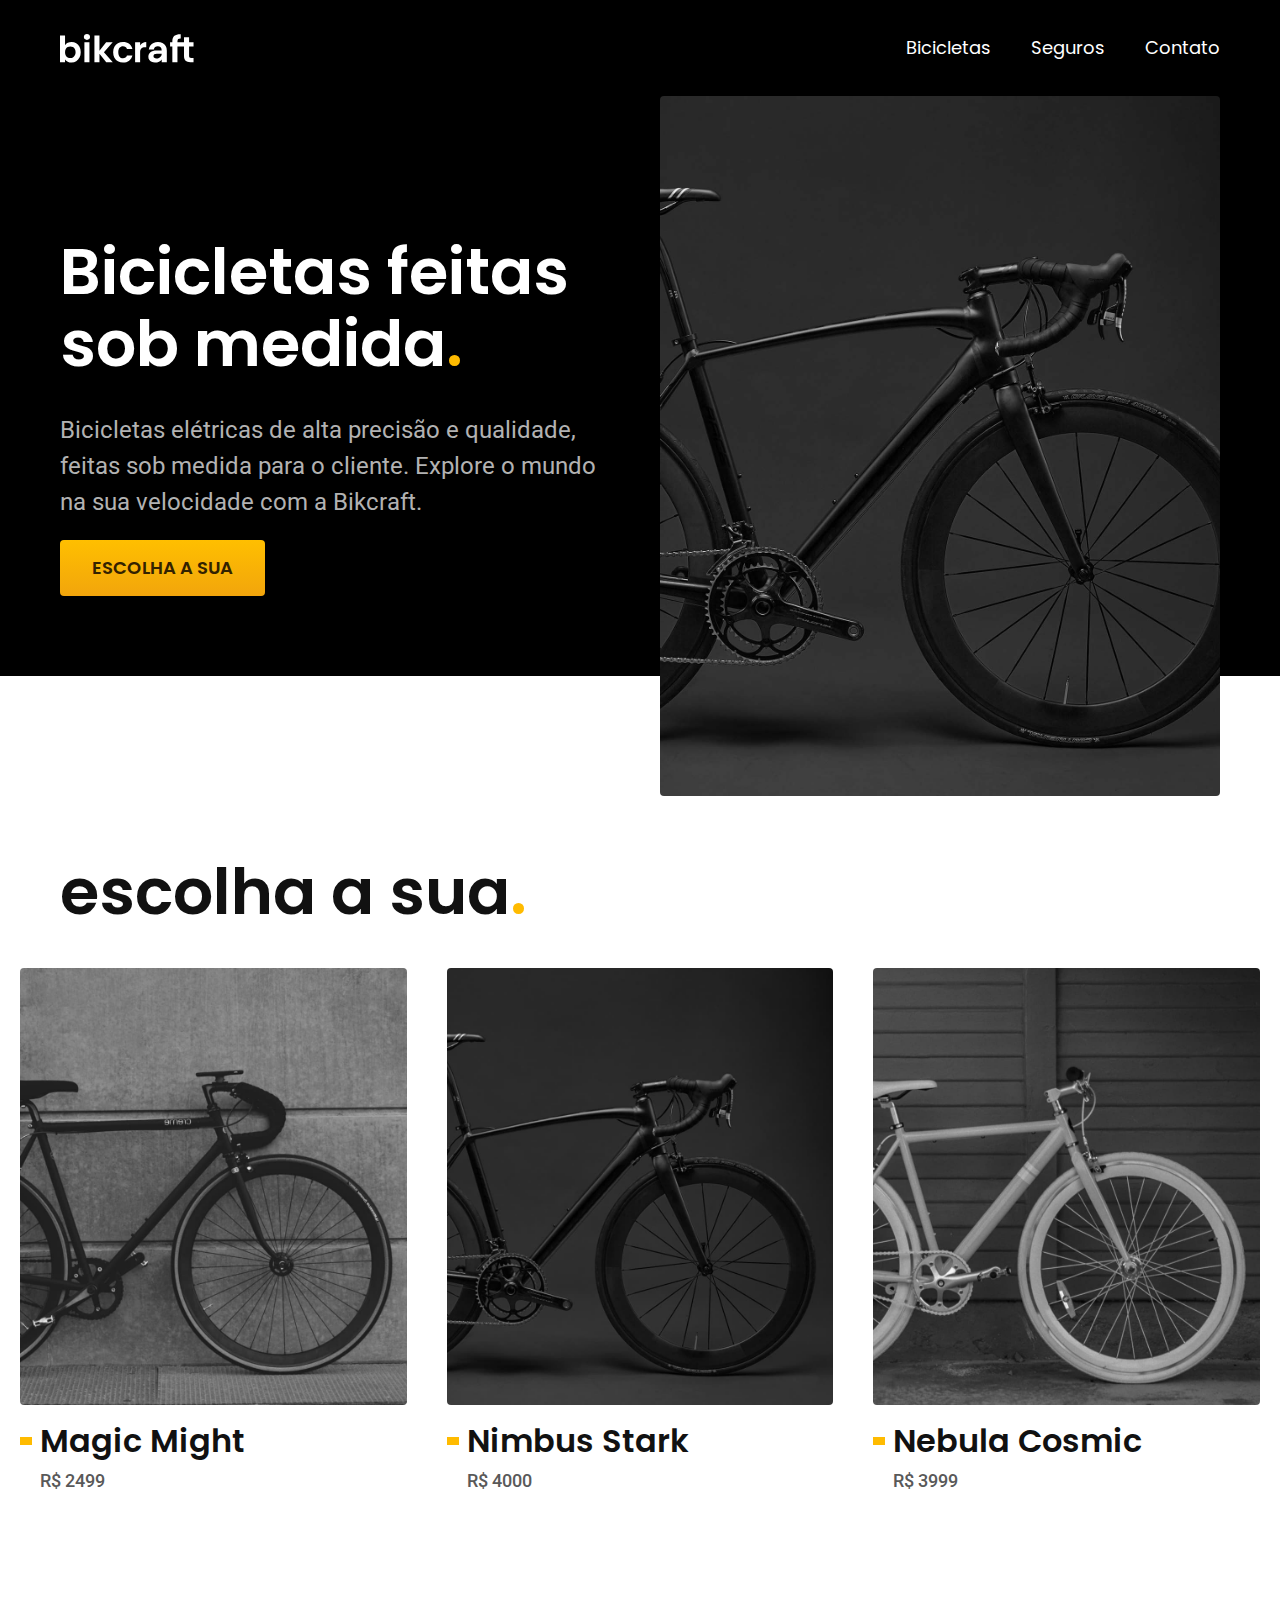
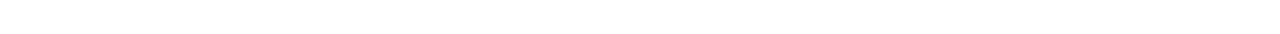
==== index.html @ 3ac1a464 "Arrumando tipografia responsiva do botão" ====
<!DOCTYPE html>

<html lang="pt-br">

<head>
  <meta charset="UTF-8">
  <meta name="viewport" content="width=device-width, initial-scale=1.0">
  <title>Bikcraft - Bicicletas Elétricas</title>
  <meta name="description" content="Bicicletas elétricas de alta precisão e qualidade,  feitas sob medida para o cliente. Explore o mundo na sua velocidade com a Bikcraft.">
  <link rel="stylesheet" href="./css/style.css">

  <link rel="preconnect" href="https://fonts.googleapis.com">
  <link rel="preconnect" href="https://fonts.gstatic.com" crossorigin>
  <link href="https://fonts.googleapis.com/css2?family=Poppins:wght@400;600&family=Roboto:wght@400;500&display=swap" rel="stylesheet">
</head>

<body>
  <!-- NAVEGAÇÃO -->
  <header class="header-bg">
    <div class="header container">
      <a href="./">
        <img src="./img/bikcraft.svg" alt="Bikcraft">
      </a>
      <nav aria-label="primaria">
        <ul class="header-menu font-1-m cor-0">
          <li><a href="./bicicletas.html">Bicicletas</a></li>
          <li><a href="./seguros.html">Seguros</a></li>
          <li><a href="./contato.html">Contato</a></li>
        </ul>
      </nav>
    </div>
  </header>

  <!-- INTRODUÇÃO -->
  <main class="introducao-bg">
    <div class="introducao container">
      <div class="introducao-conteudo">
        <h1 class="font-1-xxl  cor-0">Bicicletas feitas
          sob medida<span class="cor-p1">.</span></h1>
        <p class="font-2-l cor-5">Bicicletas elétricas de alta precisão e qualidade, feitas sob medida para o cliente. Explore o mundo na sua velocidade com a Bikcraft.</p>
        <a href="./bicicletas.html" class="botao">Escolha a sua</a>
      </div>
      <div>
        <img src="./img/fotos/introducao.jpg" alt="Bicicleta elétrica preta." srcset="">
      </div>
    </div>
  </main>

  <article class="bicicletas-lista">
    <h2 class="font-1-xxl container">escolha a sua<span class="cor-p1">.</span></h2>
    <ul>
      <li>
        <a href="./bicicletas/magic.html">
          <img src="./img/bicicletas/magic-home.jpg" alt="Bicicleta preta" srcset="">
          <h3 class="font-1-xl">Magic Might</h3>
          <span class="font-2-m cor-8">R$ 2499 </span>
        </a>
      </li>
      <li>
        <a href="./bicicletas/nimbus.html">
          <img src="./img/bicicletas/nimbus-home.jpg" alt="Bicicleta preta" srcset="">
          <h3 class="font-1-xl">Nimbus Stark</h3>
          <span class="font-2-m cor-8">R$ 4000 </span>
        </a>
      </li>
      <li>
        <a href="./bicicletas/nebula.html">
          <img src="./img/bicicletas/nebula-home.jpg" alt="Bicicleta preta" srcset="">
          <h3 class="font-1-xl">Nebula Cosmic</h3>
          <span class="font-2-m cor-8">R$ 3999 </span>
        </a>
      </li>
    </ul>
  </article>
</body>

</html>
---- css/style.css ----
@import "./global.css";

/* UTILIDADES */
@import "./utilidades/tipografia.css";
@import "./utilidades/cores.css";
@import "./utilidades/componentes.css";

/* HEADER */
@import "./header.css";

/* HOME */
@import "./home/introducao.css";

/* BICICLETAS */
@import "./bicicletas/bicicletas-lista.css";
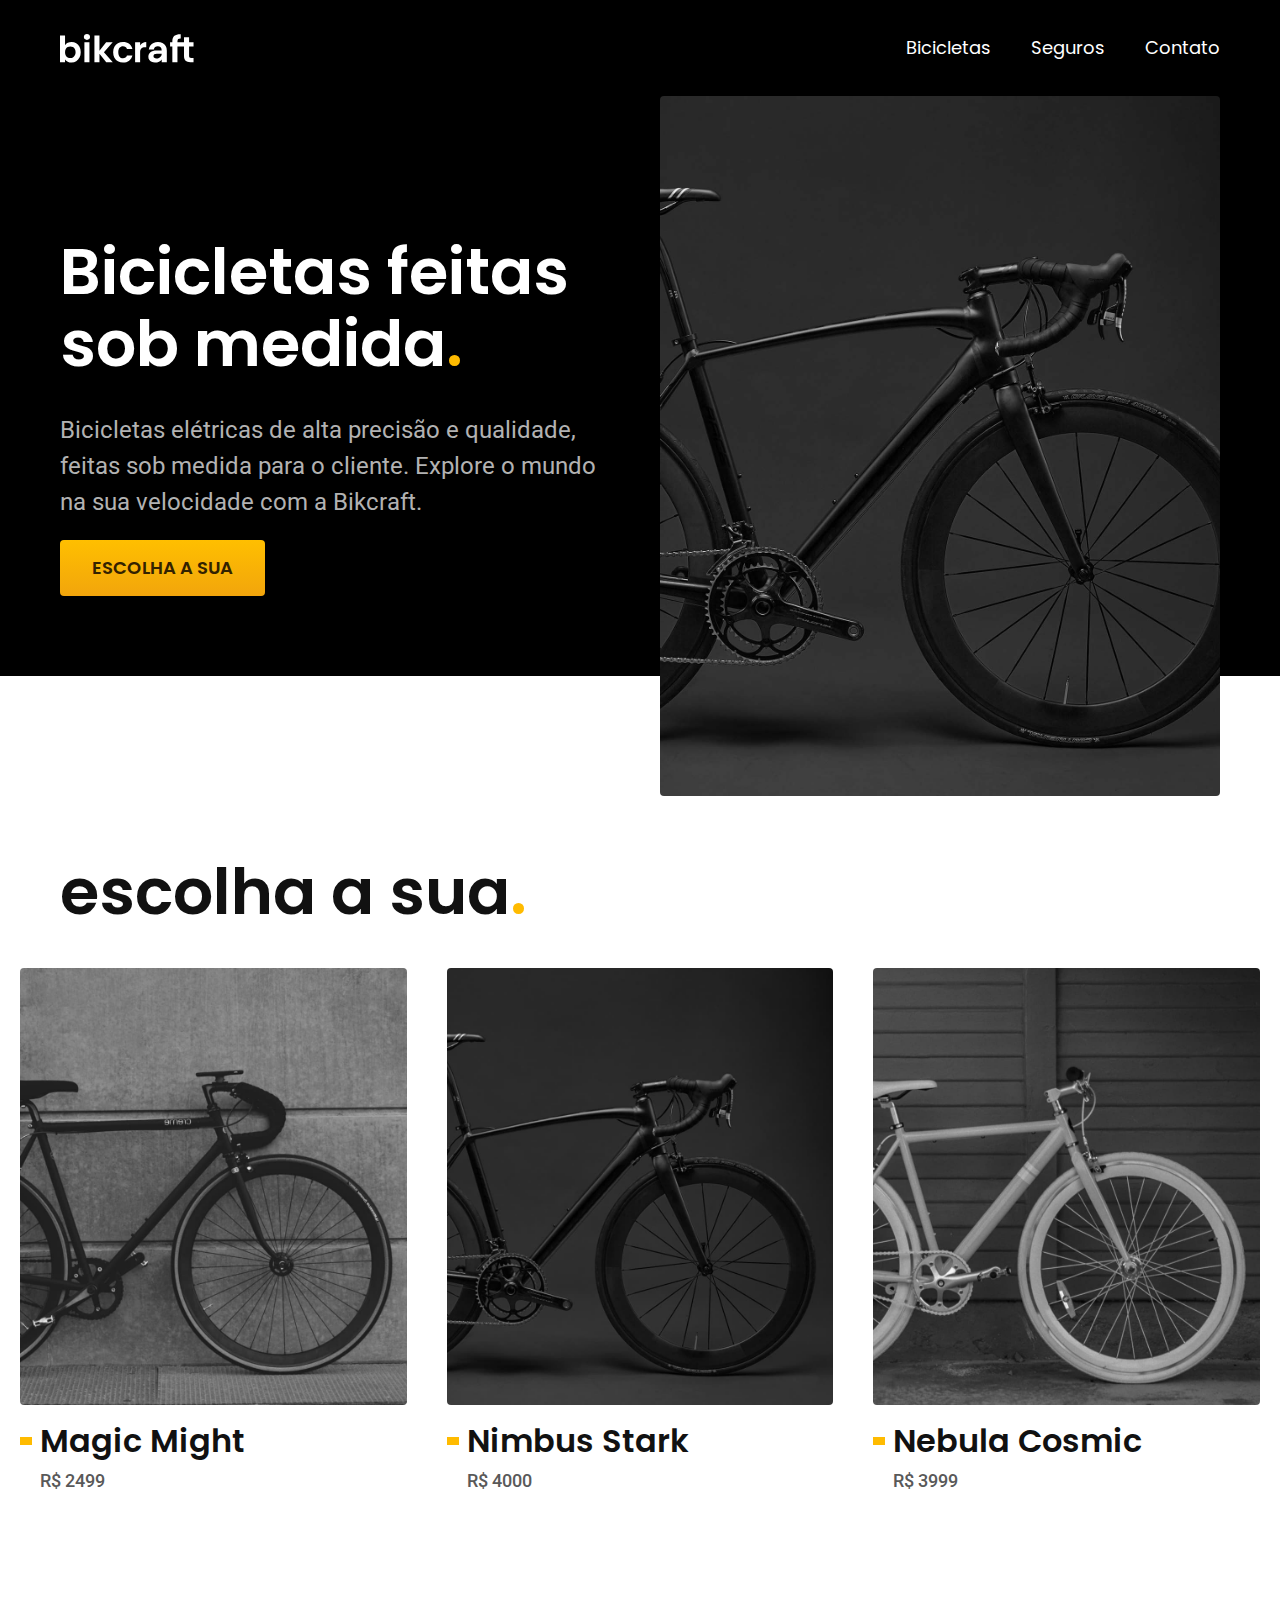
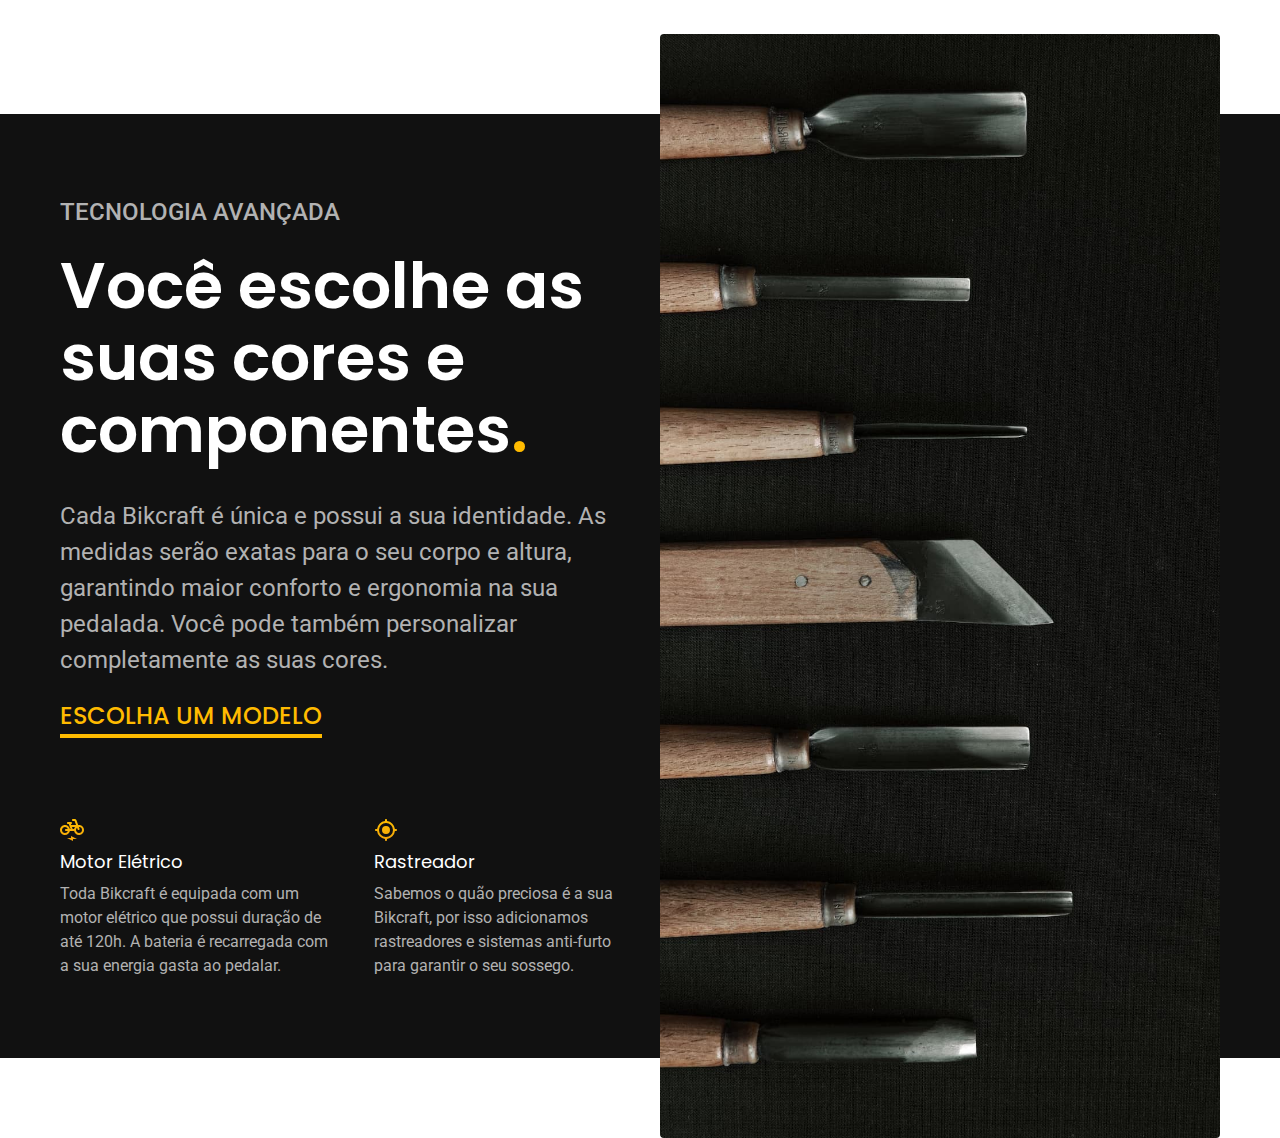
==== commit 69866ae0: "Tecnologia" ====
--- a/index.html
+++ b/index.html
@@ -46,6 +46,7 @@
     </div>
   </main>
 
+  <!-- BICICLETAS - LISTA -->
   <article class="bicicletas-lista">
     <h2 class="font-1-xxl container">escolha a sua<span class="cor-p1">.</span></h2>
     <ul>
@@ -72,6 +73,33 @@
       </li>
     </ul>
   </article>
+
+  <!-- TECNOLOGIAS -->
+  <article class="tecnologia-bg">
+    <div class="tecnologia container">
+      <div class="tecnologia-conteudo">
+        <span class="font-2-l-b cor-5">Tecnologia Avançada</span>
+        <h2 class="font-1-xxl cor-0">Você escolhe as suas cores e componentes<span class="cor-p1">.</span></h2>
+        <p class="font-2-l cor-5">Cada Bikcraft é única e possui a sua identidade. As medidas serão exatas para o seu corpo e altura, garantindo maior conforto e ergonomia na sua pedalada. Você pode também personalizar completamente as suas cores.</p>
+        <a class="link" href="./bicicletas.html">Escolha um modelo</a>
+        <div class="tecnologia-vantagens">
+          <div>
+            <img src="./img/icones/eletrica.svg" alt="">
+            <h3 class="font-1-m cor-0">Motor Elétrico</h3>
+            <p class="font-2-s cor-5">Toda Bikcraft é equipada com um motor elétrico que possui duração de até 120h. A bateria é recarregada com a sua energia gasta ao pedalar.</p>
+          </div>
+          <div>
+            <img src="./img/icones/rastreador.svg" alt="">
+            <h3 class="font-1-m cor-0">Rastreador</h3>
+            <p class="font-2-s cor-5">Sabemos o quão preciosa é a sua Bikcraft, por isso adicionamos rastreadores e sistemas anti-furto para garantir o seu sossego.</p>
+          </div>
+        </div>
+      </div>
+      <div class="tecnologia-imagem">
+        <img src="./img/fotos/tecnologia.jpg" alt="">
+      </div>
+    </div>
+  </article>
 </body>
 
 </html>--- a/css/style.css
+++ b/css/style.css
@@ -10,6 +10,7 @@
 
 /* HOME */
 @import "./home/introducao.css";
+@import "./home//tecnologia.css";
 
 /* BICICLETAS */
 @import "./bicicletas/bicicletas-lista.css";
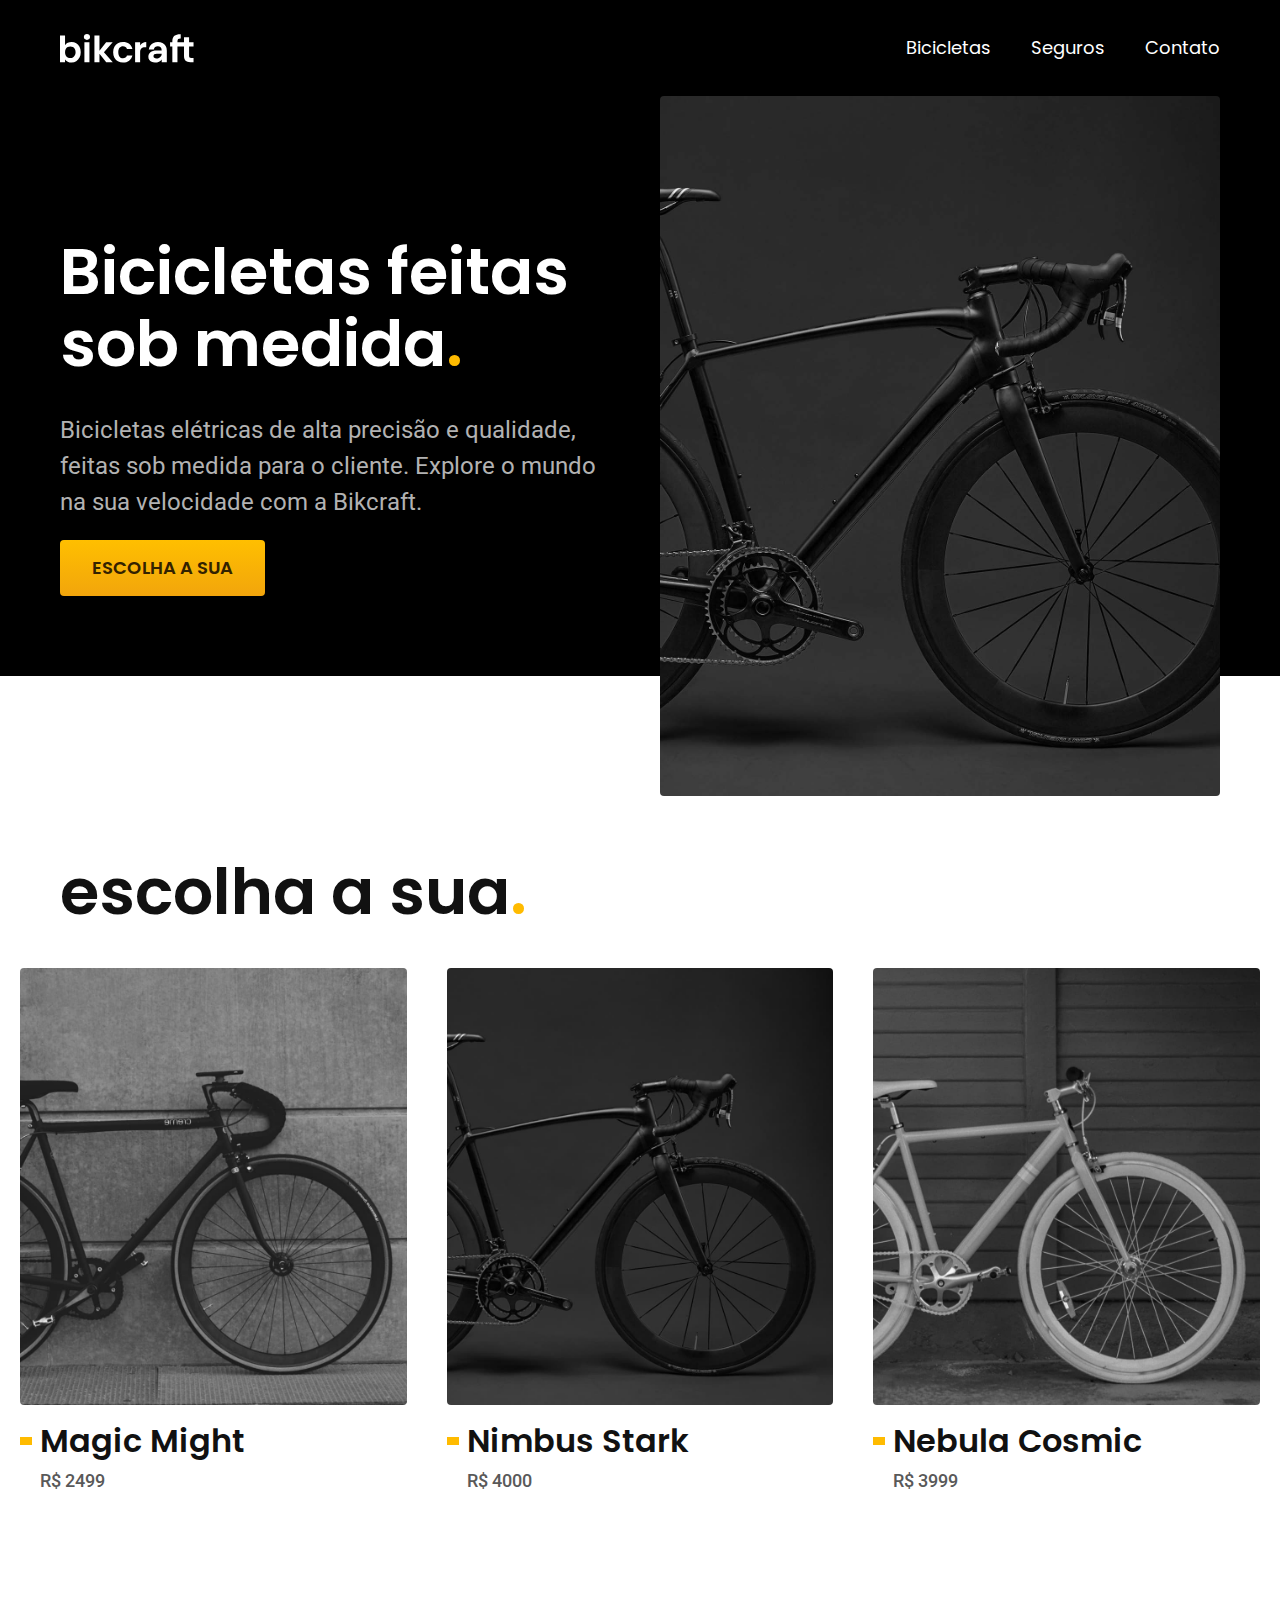
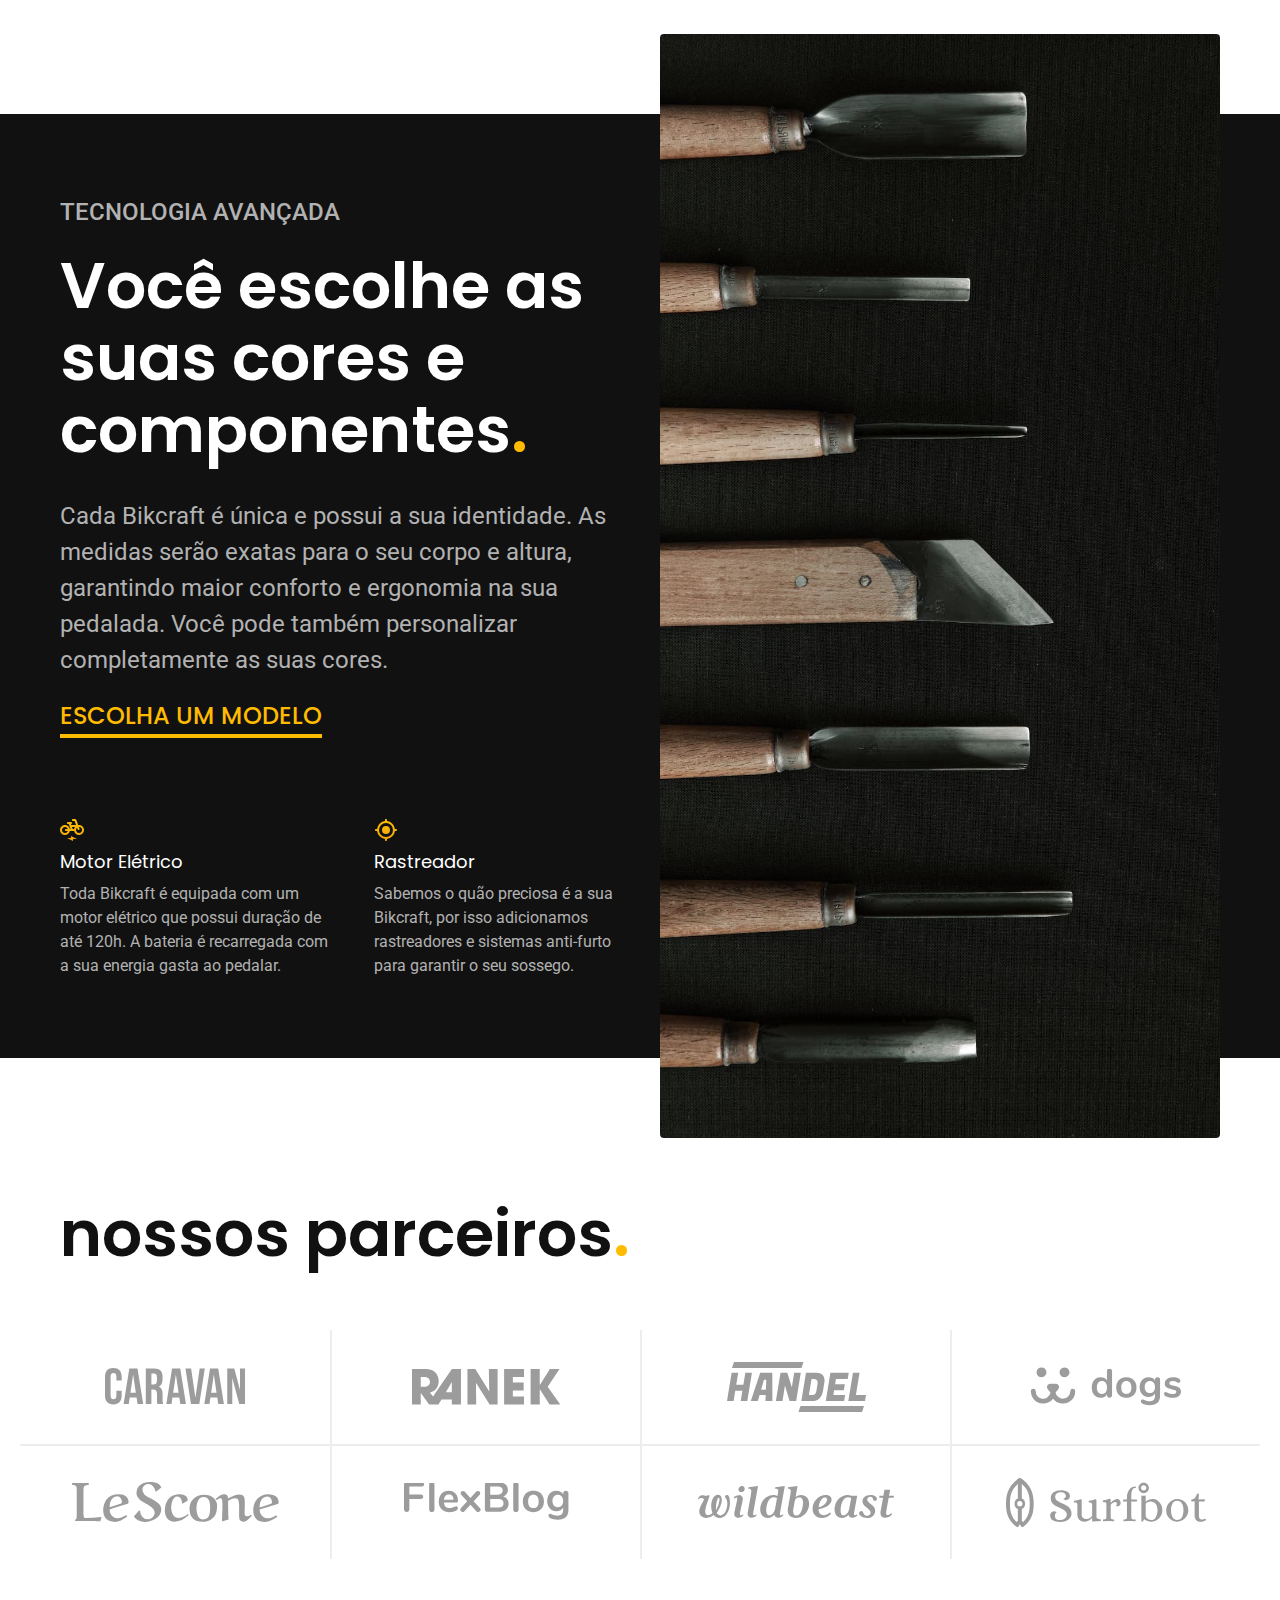
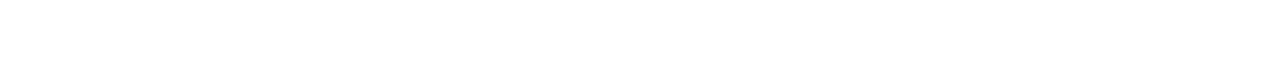
==== commit f50e83af: "Parceiros" ====
--- a/index.html
+++ b/index.html
@@ -100,6 +100,22 @@
       </div>
     </div>
   </article>
+
+  <!-- PARCEIROS -->
+  <section class="parceiros" aria-label="Nossos Parceiros">
+    <h2 class="font-1-xxl container">nossos parceiros<span class="cor-p1">.</span></h2>
+    <ul>
+      <li><img src="./img/parceiros/caravan.svg" alt="caravan" srcset=""></li>
+      <li><img src="./img/parceiros/ranek.svg" alt="ranek" srcset=""></li>
+      <li><img src="./img/parceiros/handel.svg" alt="handel" srcset=""></li>
+      <li><img src="./img/parceiros/dogs.svg" alt="dogs" srcset=""></li>
+      <li><img src="./img/parceiros/lescone.svg" alt="lescone" srcset=""></li>
+      <li><img src="./img/parceiros/flexblog.svg" alt="flexblog" srcset=""></li>
+      <li><img src="./img/parceiros/wildbeast.svg" alt="wildbeast" srcset=""></li>
+      <li><img src="./img/parceiros/surfbot.svg" alt="surfbot" srcset=""></li>
+
+    </ul>
+  </section>
 </body>
 
 </html>--- a/css/style.css
+++ b/css/style.css
@@ -10,7 +10,8 @@
 
 /* HOME */
 @import "./home/introducao.css";
-@import "./home//tecnologia.css";
+@import "./home/tecnologia.css";
+@import "./home/parceiros.css";
 
 /* BICICLETAS */
 @import "./bicicletas/bicicletas-lista.css";
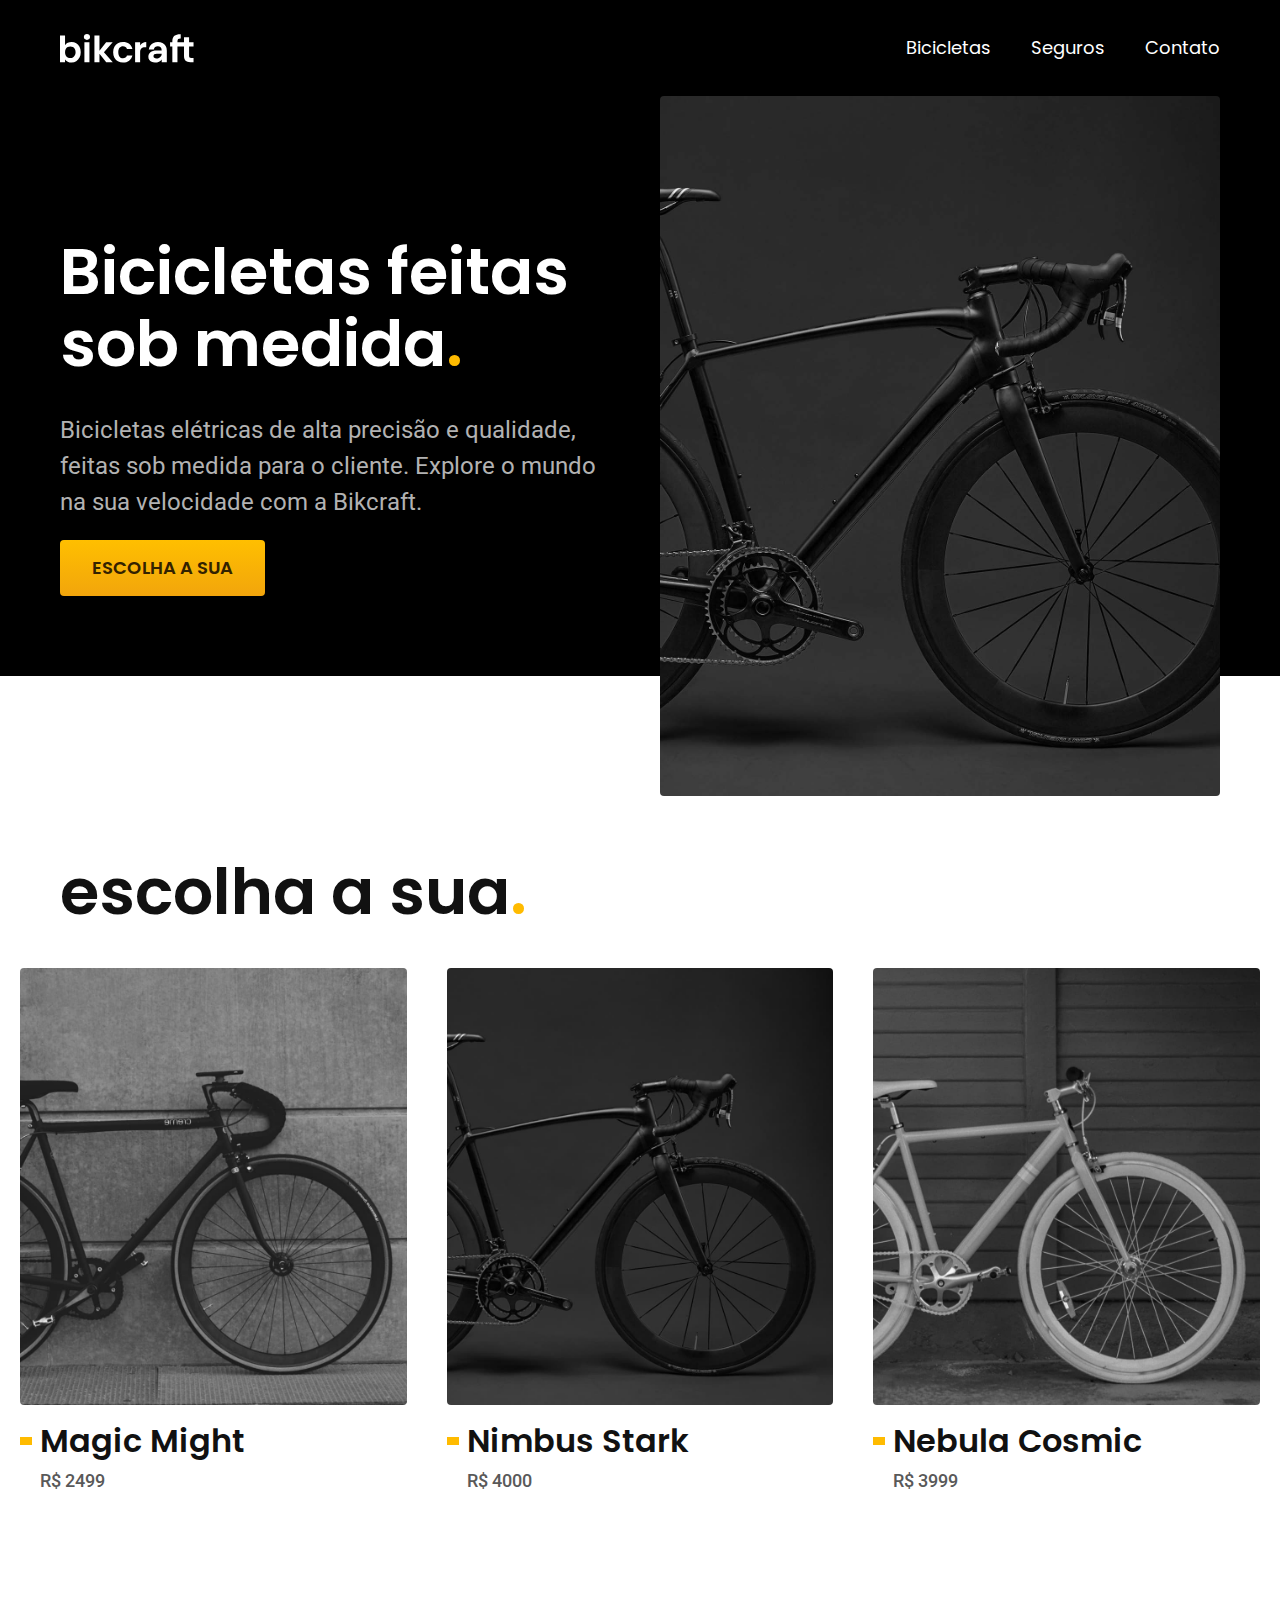
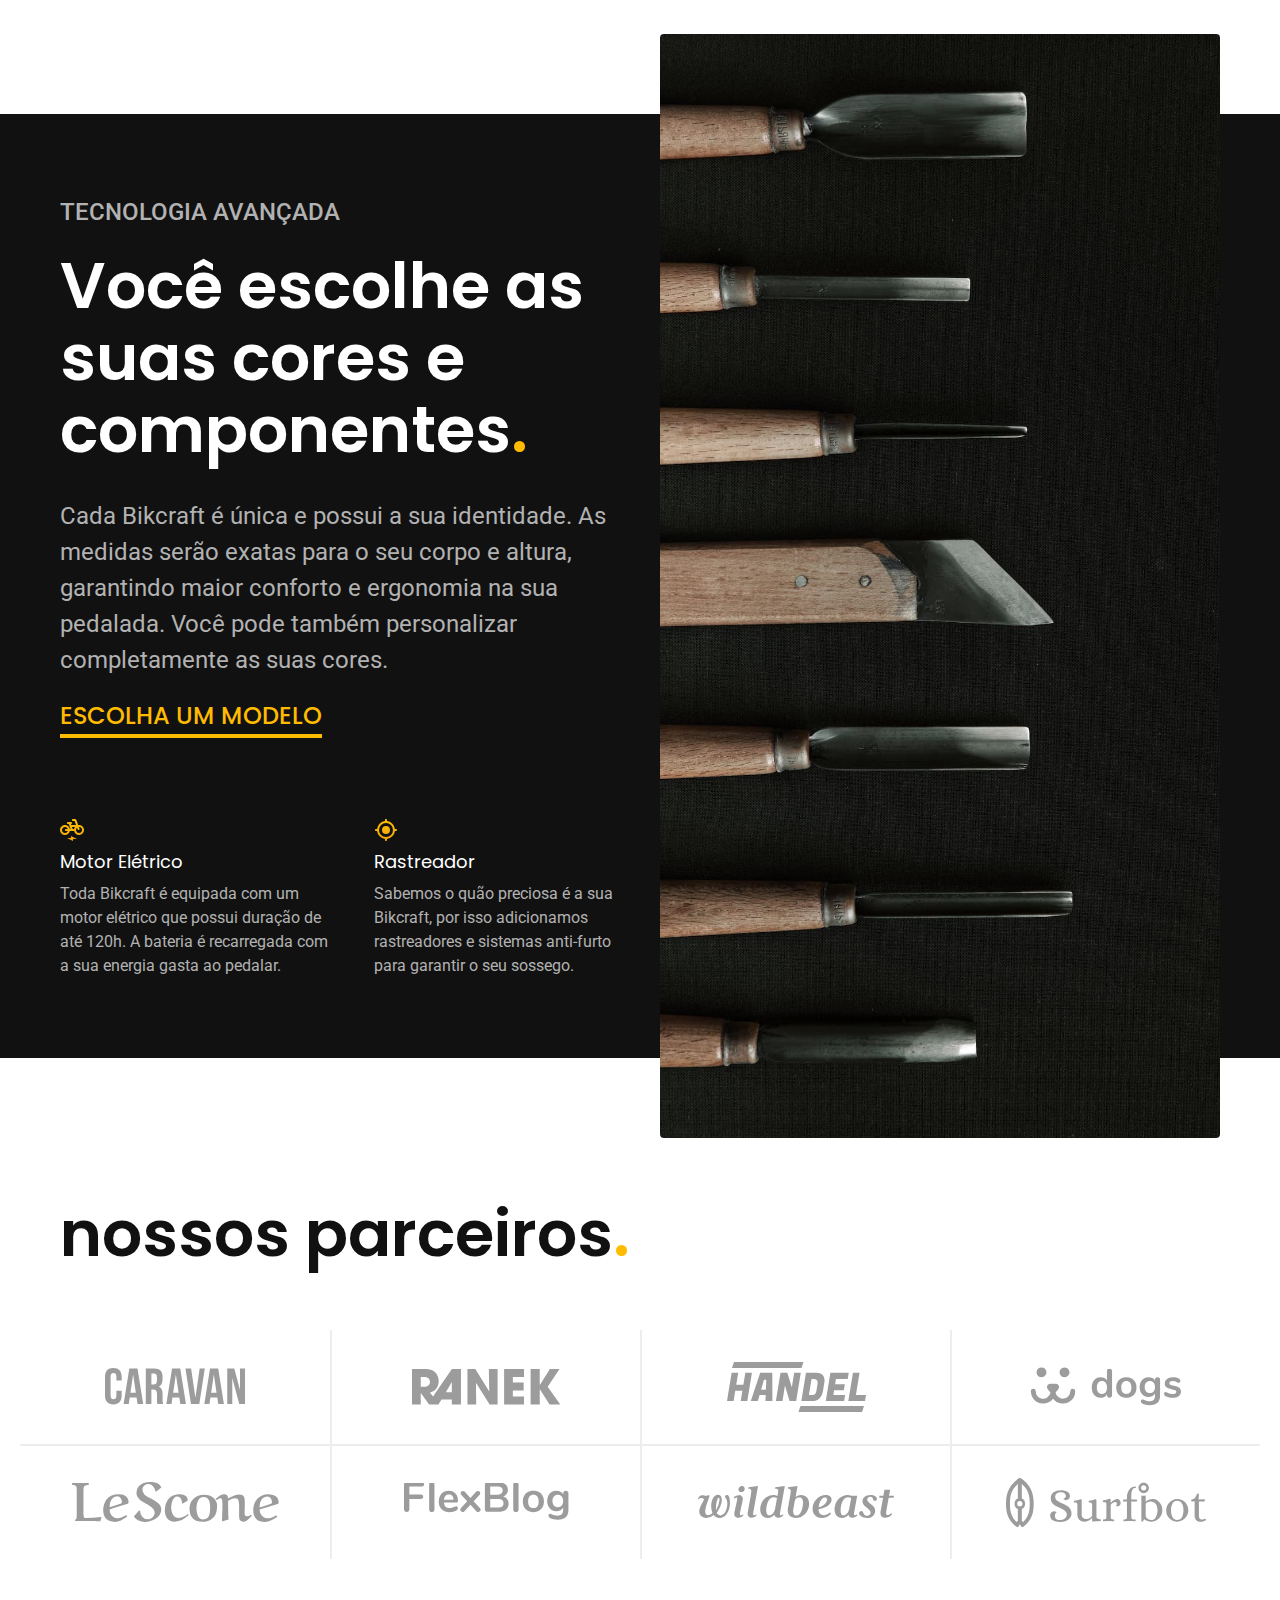
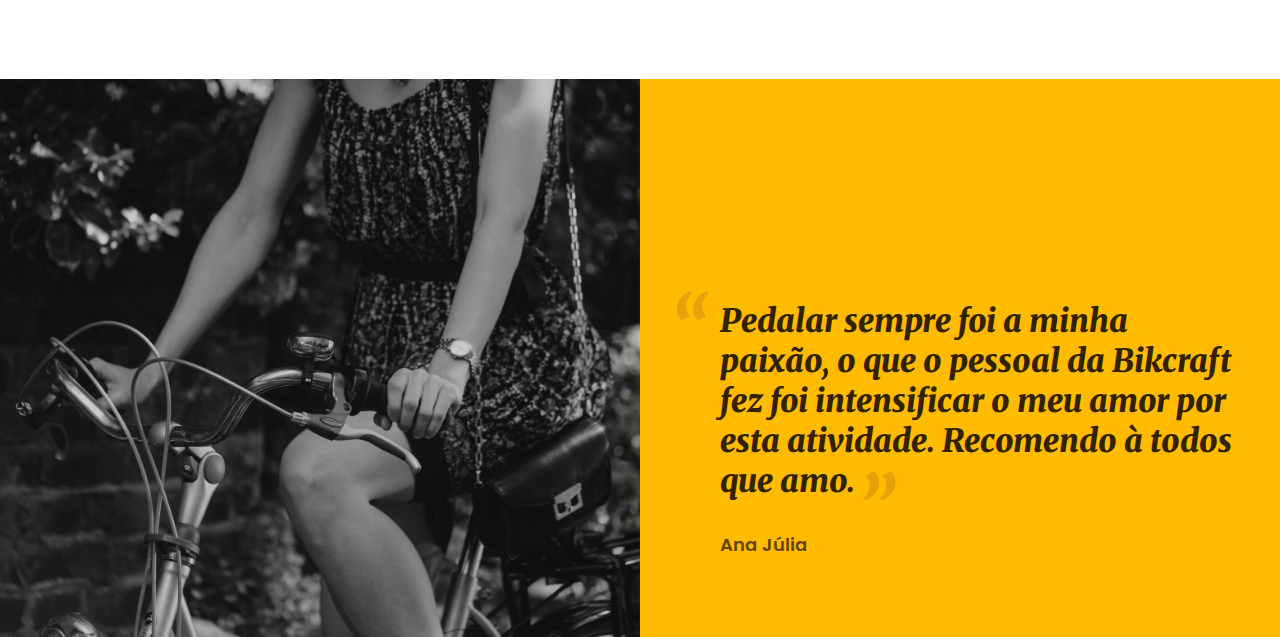
==== commit cd8b05e7: "Depoimentos" ====
--- a/index.html
+++ b/index.html
@@ -11,7 +11,8 @@
 
   <link rel="preconnect" href="https://fonts.googleapis.com">
   <link rel="preconnect" href="https://fonts.gstatic.com" crossorigin>
-  <link href="https://fonts.googleapis.com/css2?family=Poppins:wght@400;600&family=Roboto:wght@400;500&display=swap" rel="stylesheet">
+  <link href="https://fonts.googleapis.com/css2?family=Poppins:wght@400;600&family=Roboto:wght@400;500&display=swap&family=Merriweather:ital,wght@1,900&display=swap"" rel=" stylesheet">
+
 </head>
 
 <body>
@@ -116,6 +117,21 @@
 
     </ul>
   </section>
+
+  <!-- DEPOIMENTO -->
+  <section class="depoimento" aria-label="Depoimento">
+    <div>
+      <img src="./img/fotos/depoimento.jpg" alt="Pessoa pedalando uma bicicleta Bikcraft" srcset="">
+    </div>
+    <div class="depoimento-conteudo">
+      <blockquote class="font-1-xl cor-p5">
+        <p>
+          Pedalar sempre foi a minha paixão, o que o pessoal da Bikcraft fez foi intensificar o meu amor por esta atividade. Recomendo à todos que amo.
+        </p>
+      </blockquote>
+      <span class="font-1-m-b cor-p4">Ana Júlia</span>
+    </div>
+  </section>
 </body>
 
 </html>--- a/css/style.css
+++ b/css/style.css
@@ -12,6 +12,7 @@
 @import "./home/introducao.css";
 @import "./home/tecnologia.css";
 @import "./home/parceiros.css";
+@import "./home/depoimento.css";
 
 /* BICICLETAS */
 @import "./bicicletas/bicicletas-lista.css";
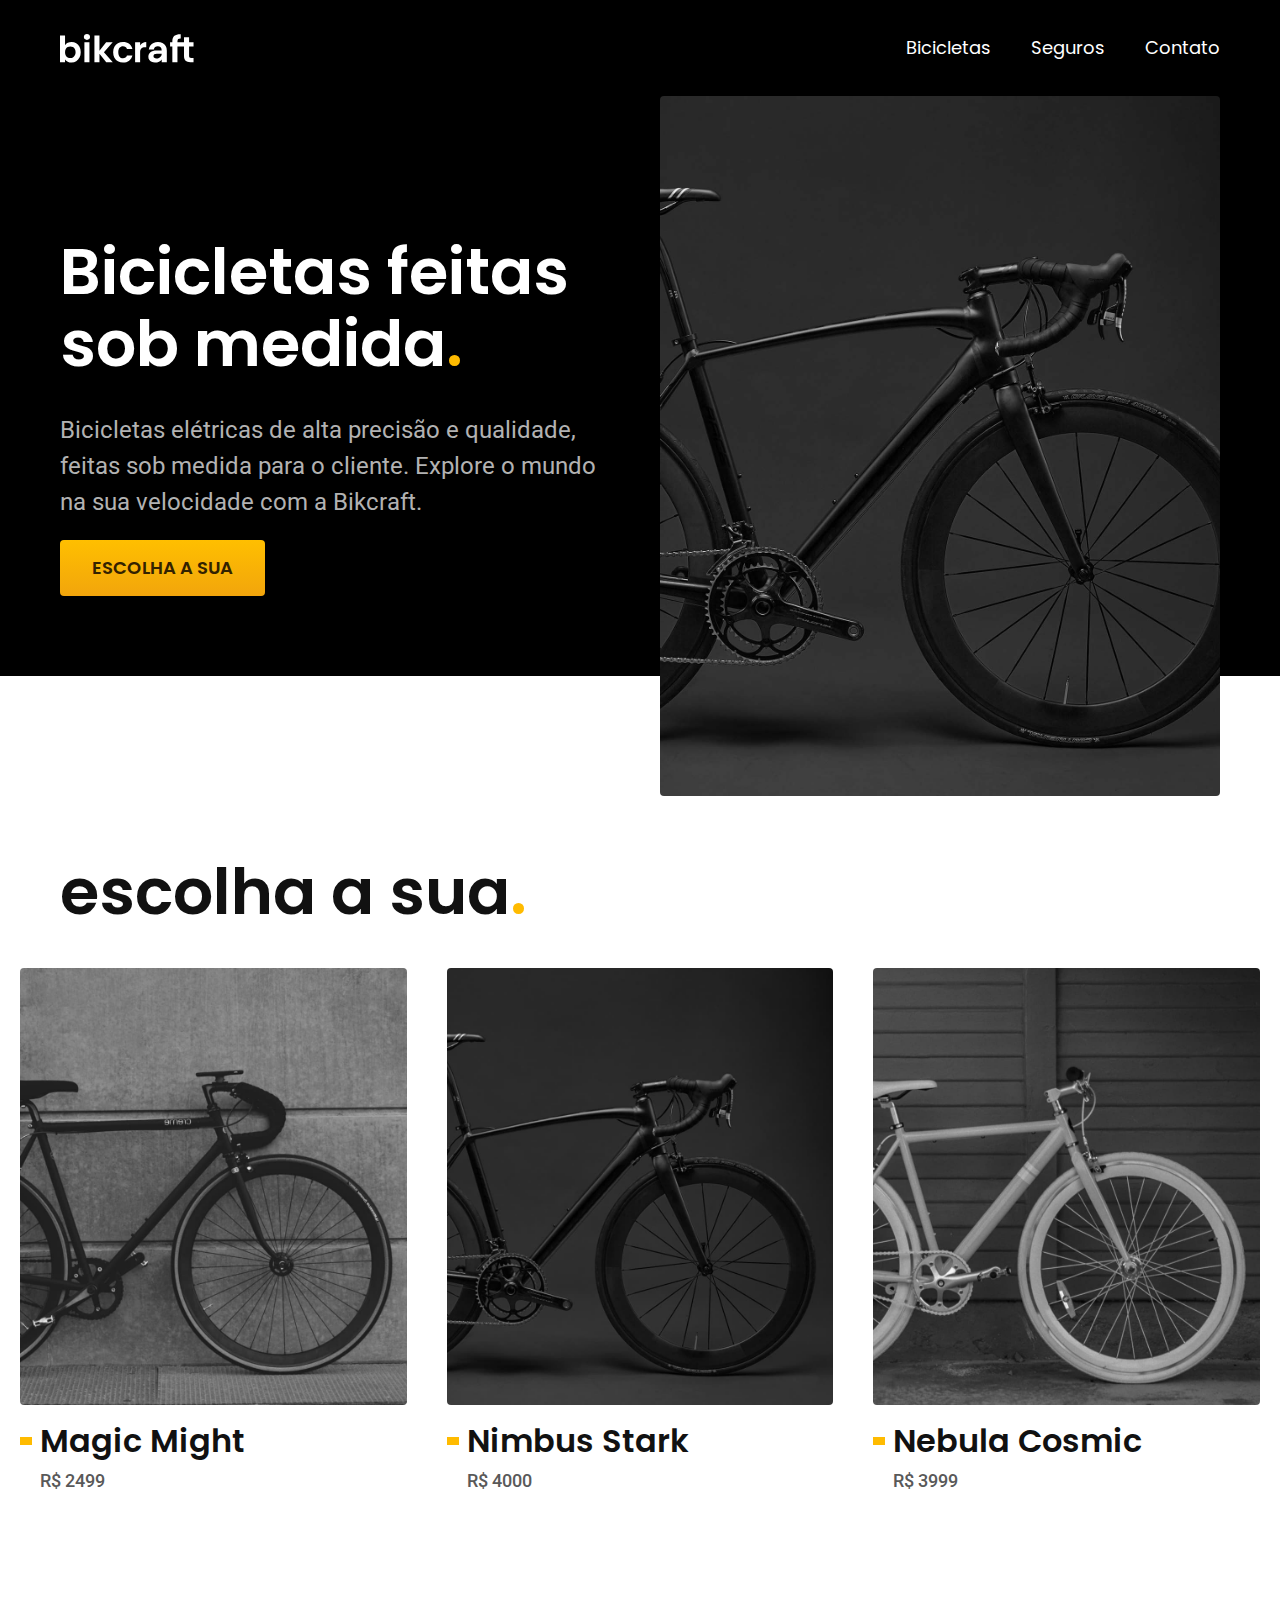
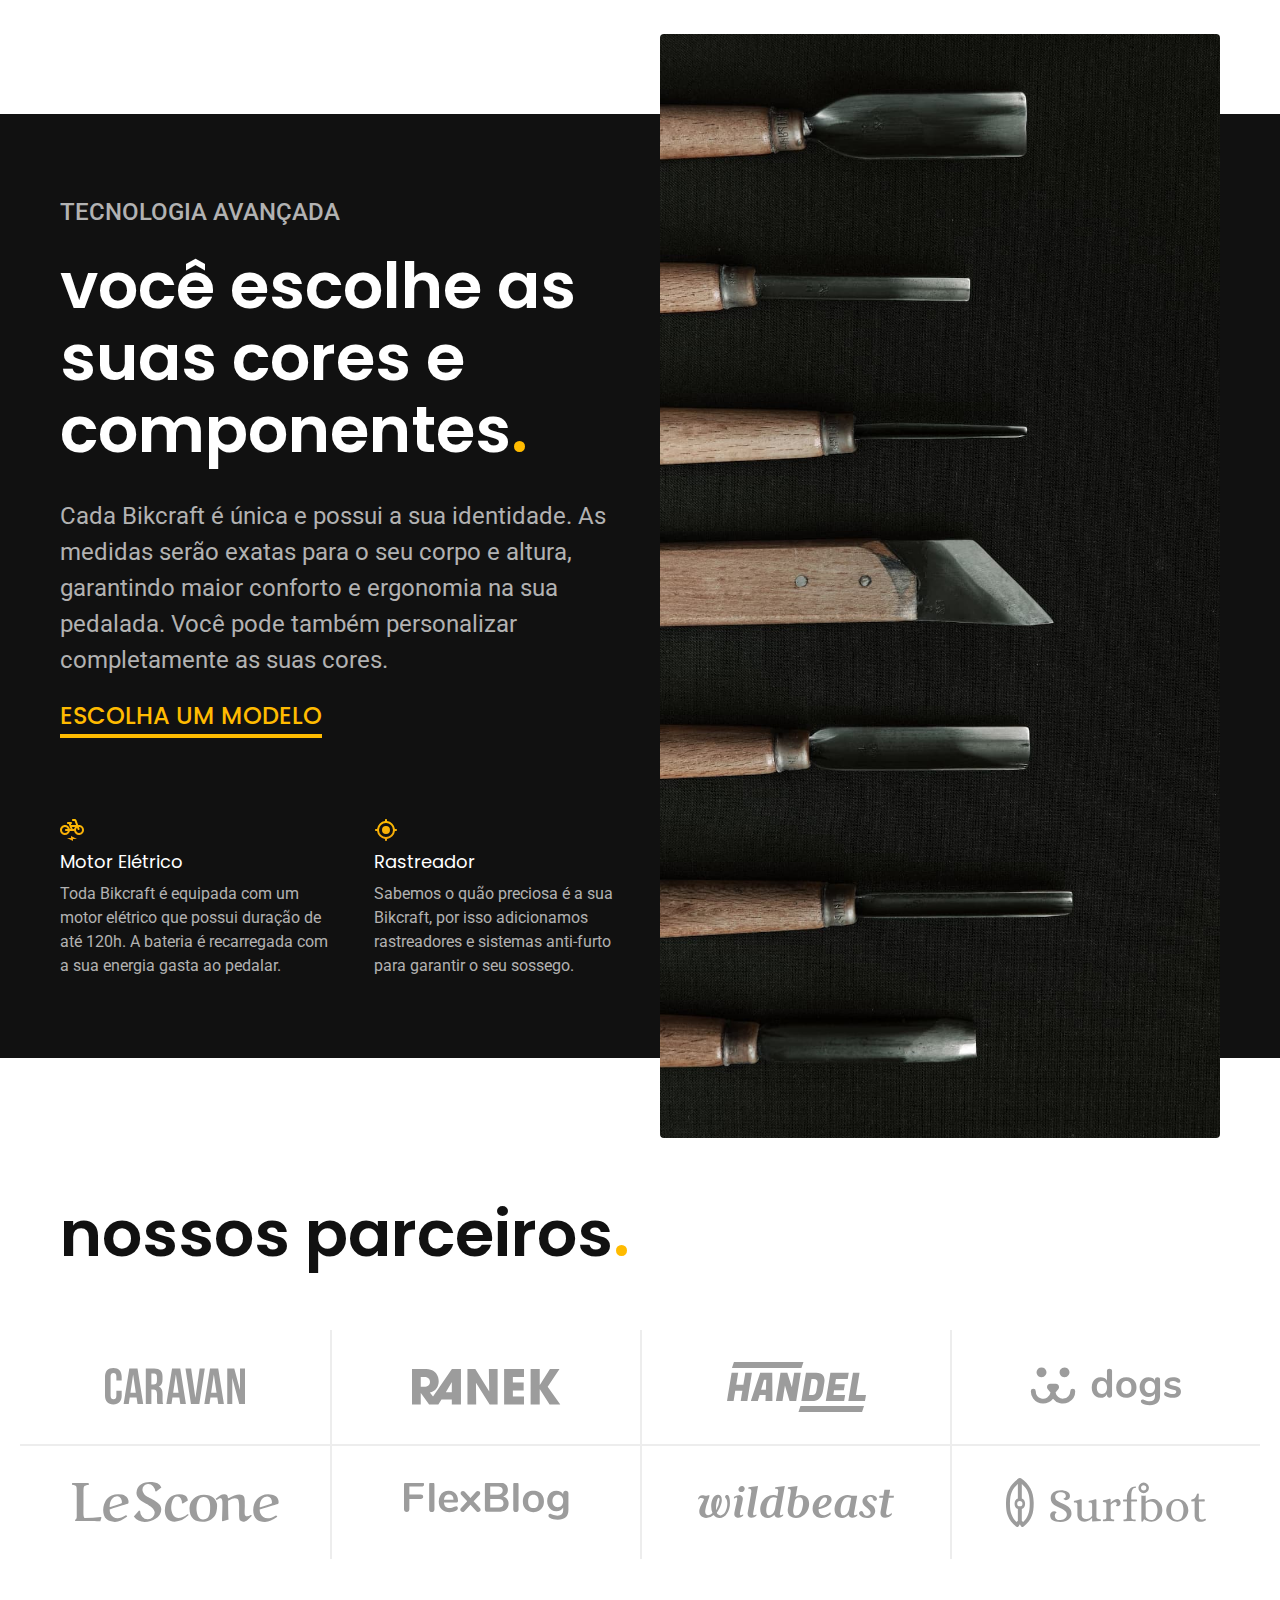
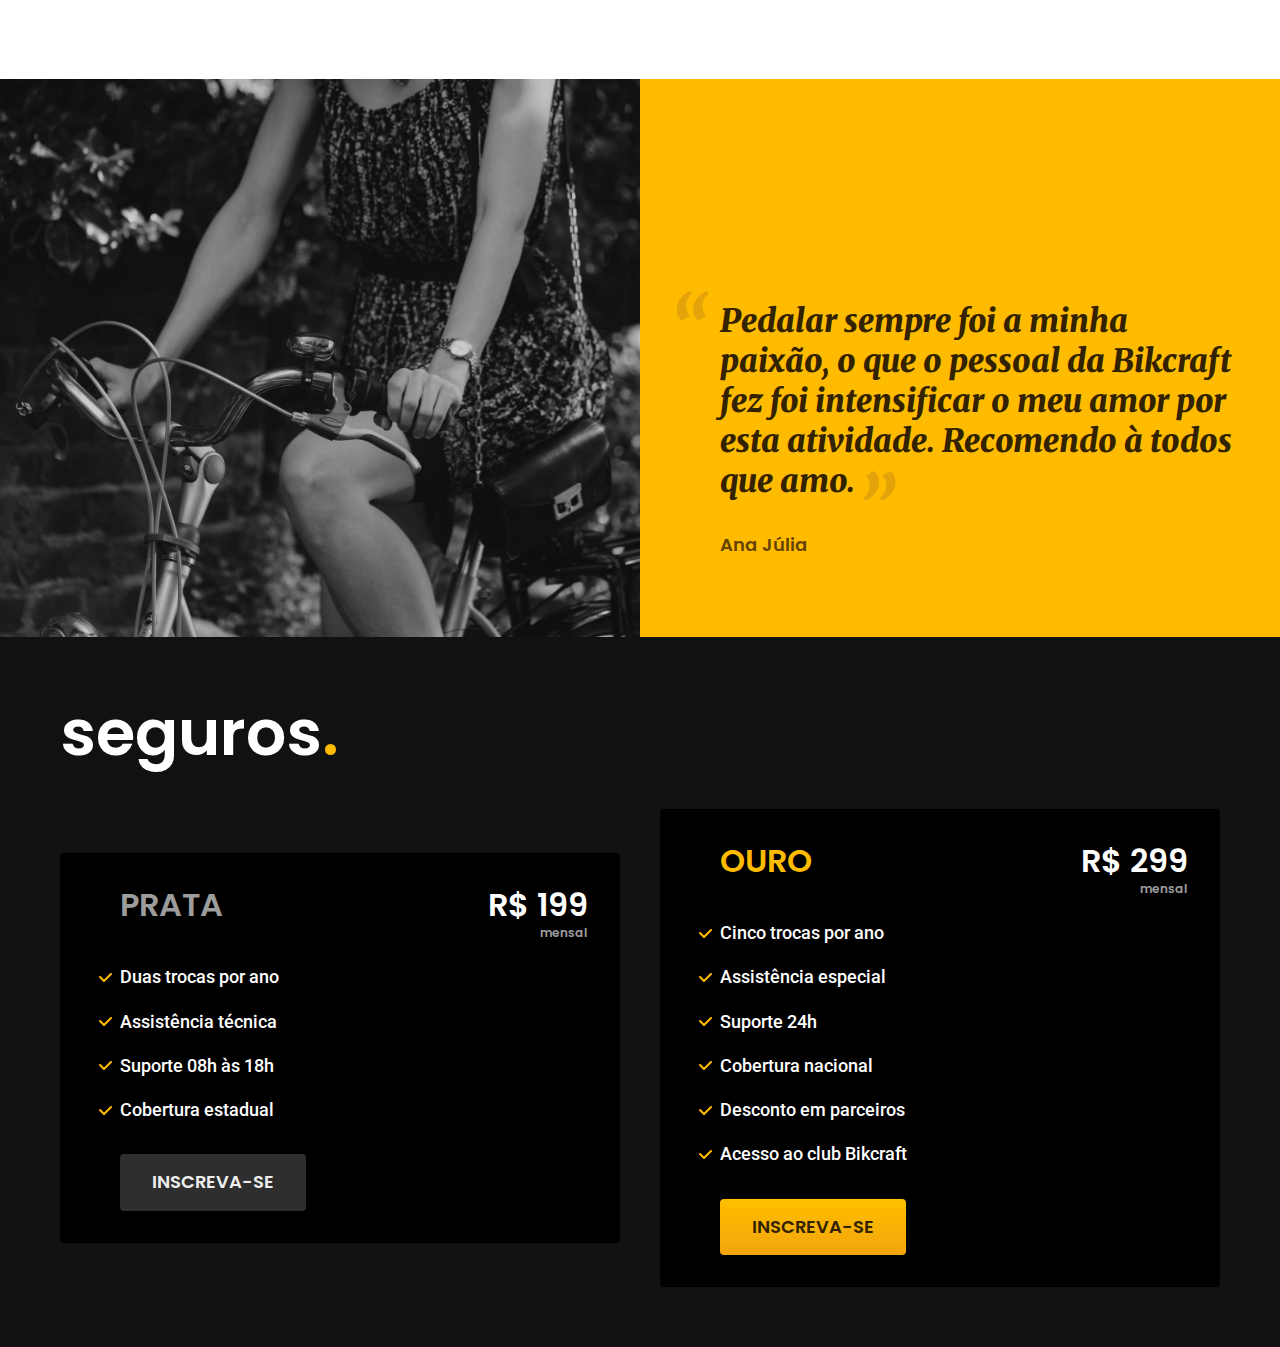
==== commit d929ee11: "Seguros" ====
--- a/index.html
+++ b/index.html
@@ -80,7 +80,7 @@
     <div class="tecnologia container">
       <div class="tecnologia-conteudo">
         <span class="font-2-l-b cor-5">Tecnologia Avançada</span>
-        <h2 class="font-1-xxl cor-0">Você escolhe as suas cores e componentes<span class="cor-p1">.</span></h2>
+        <h2 class="font-1-xxl cor-0">você escolhe as suas cores e componentes<span class="cor-p1">.</span></h2>
         <p class="font-2-l cor-5">Cada Bikcraft é única e possui a sua identidade. As medidas serão exatas para o seu corpo e altura, garantindo maior conforto e ergonomia na sua pedalada. Você pode também personalizar completamente as suas cores.</p>
         <a class="link" href="./bicicletas.html">Escolha um modelo</a>
         <div class="tecnologia-vantagens">
@@ -132,6 +132,42 @@
       <span class="font-1-m-b cor-p4">Ana Júlia</span>
     </div>
   </section>
+
+  <!-- SEGUROS -->
+  <article class="seguros-bg">
+    <div class="seguros container">
+      <h2 class="font-1-xxl cor-0">seguros<span class="cor-p1">.</span></h2>
+      <div class="seguros-item">
+        <h3 class="font-1-xl cor-6">PRATA</h3>
+        <span class="font-1-xl cor-0">R$ 199
+          <span class="font-1-xs cor-6">mensal</span>
+        </span>
+        <ul class="font-2-m cor-0">
+          <li>Duas trocas por ano</li>
+          <li>Assistência técnica</li>
+          <li>Suporte 08h às 18h</li>
+          <li>Cobertura estadual</li>
+        </ul>
+        <a href="./orcamento.html" class="botao secundario">Inscreva-se</a>
+      </div>
+      <div class="seguros-item">
+        <h3 class="font-1-xl cor-p1">OURO</h3>
+        <span class="font-1-xl cor-0">R$ 299
+          <span class="font-1-xs cor-6">mensal</span>
+        </span>
+        <ul class="font-2-m cor-0">
+          <li>Cinco trocas por ano</li>
+          <li>Assistência especial</li>
+          <li>Suporte 24h</li>
+          <li>Cobertura nacional</li>
+          <li>Desconto em parceiros</li>
+          <li>Acesso ao club Bikcraft</li>
+        </ul>
+        <a href="./orcamento.html" class="botao">Inscreva-se</a>
+      </div>
+    </div>
+  </article>
+
 </body>
 
 </html>--- a/css/style.css
+++ b/css/style.css
@@ -16,3 +16,6 @@
 
 /* BICICLETAS */
 @import "./bicicletas/bicicletas-lista.css";
+
+/* SEGUROS */
+@import "./seguros/seguros.css";
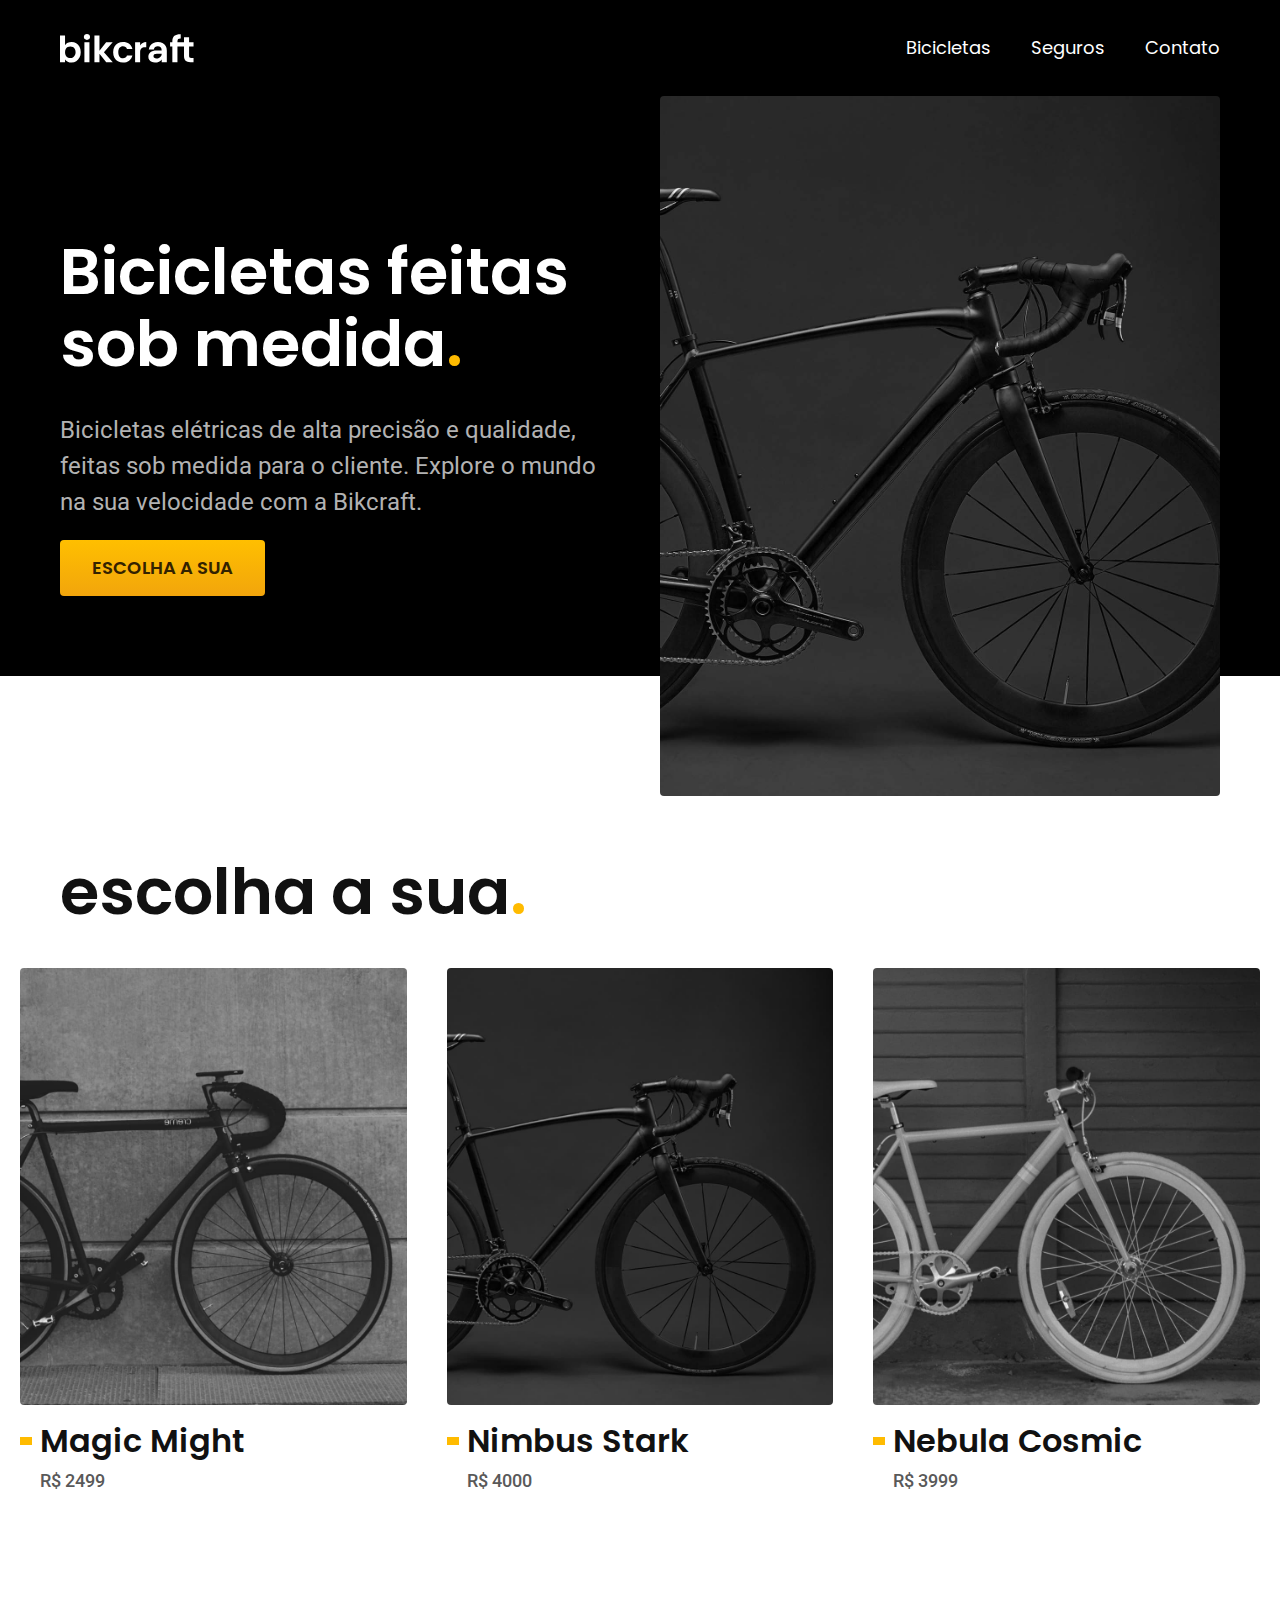
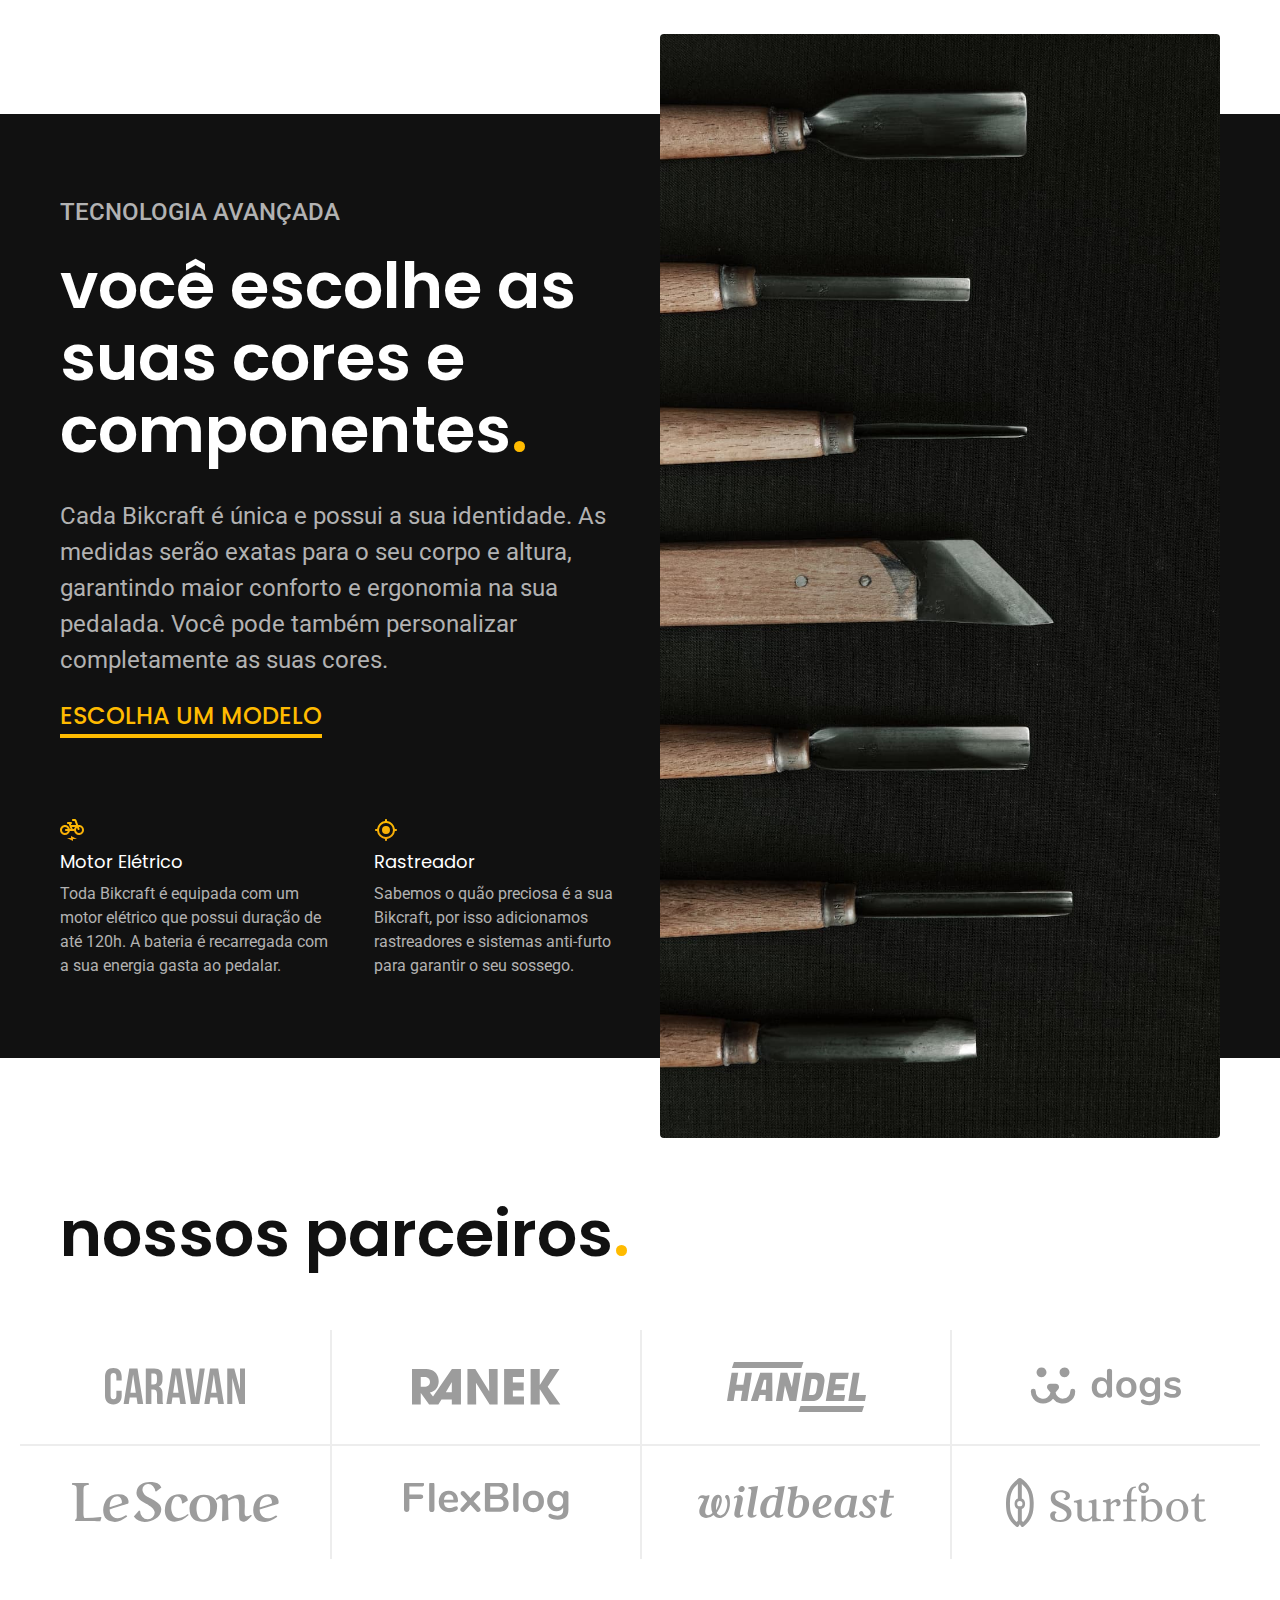
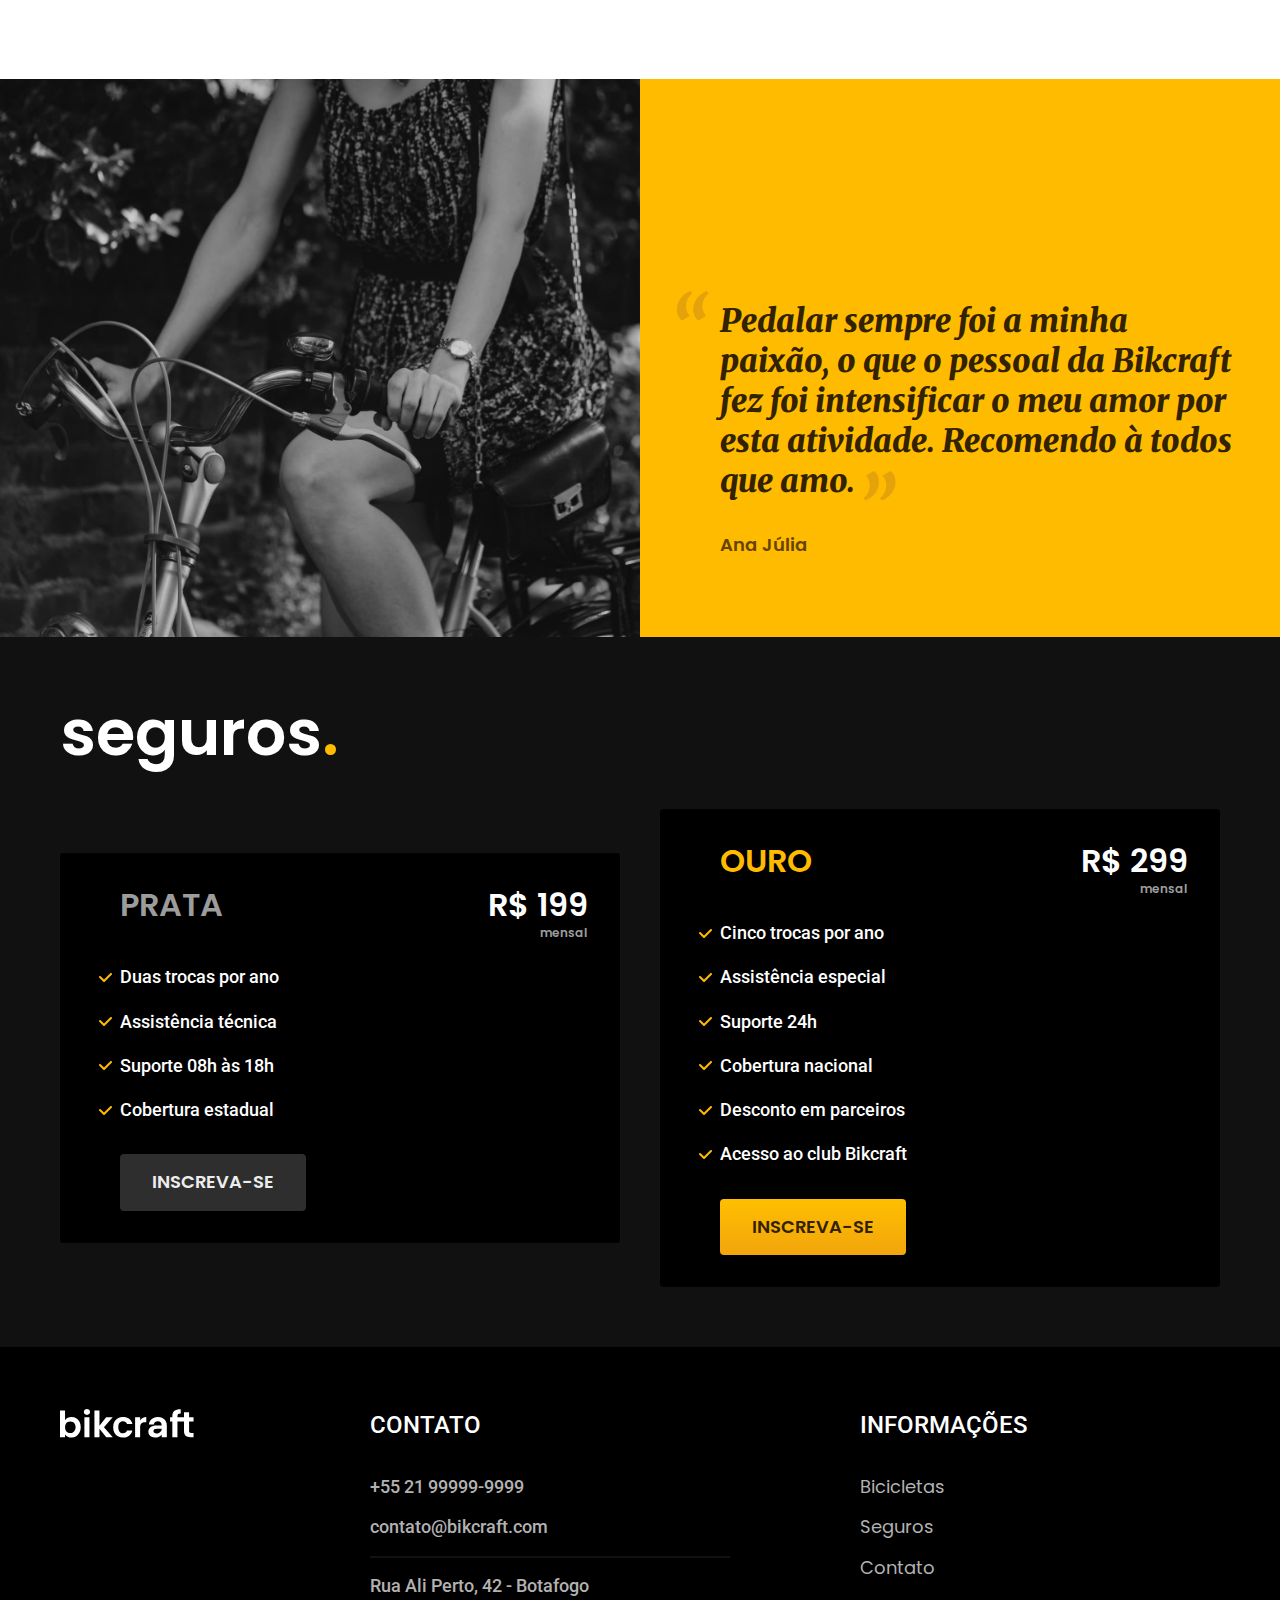
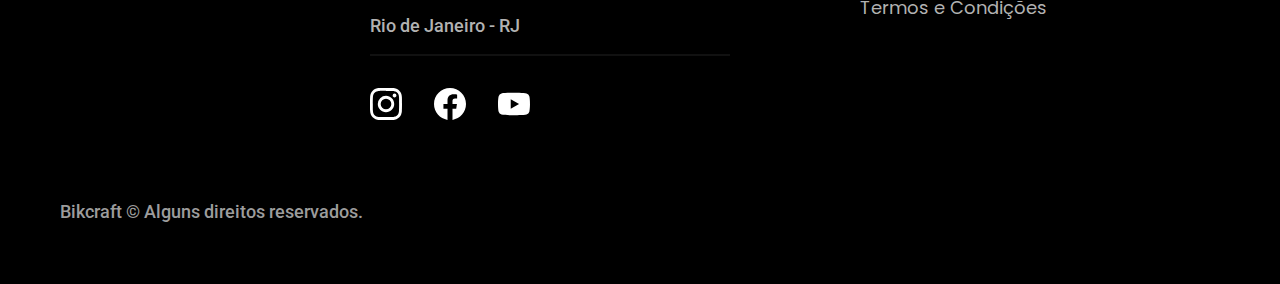
==== commit 0529f1fc: "Footer" ====
--- a/index.html
+++ b/index.html
@@ -168,6 +168,44 @@
     </div>
   </article>
 
+  <!-- FOOTER -->
+  <footer class="footer-bg">
+    <div class="footer container">
+      <img src="./img/bikcraft.svg" alt="Bikcraft" srcset="">
+      <div class="footer-contato">
+        <h3 class="font-2-l-b cor-0">Contato</h3>
+        <ul class="font-2-m cor-5">
+          <li> <a href="tel:+552199999-9999">+55 21 99999-9999</a> </li>
+          <li><a href="mailto:contato@bikcraft.com">contato@bikcraft.com</a></li>
+          <li><a href="">Rua Ali Perto, 42 - Botafogo</a></li>
+          <li><a href="">Rio de Janeiro - RJ </a></li>
+        </ul>
+        <div class="footer-redes">
+          <a href="./">
+            <img src="./img/redes/instagram.svg" alt="Instagram">
+          </a>
+          <a href="./">
+            <img src="./img/redes/facebook.svg" alt="Facebook">
+          </a>
+          <a href="./">
+            <img src="./img/redes/youtube.svg" alt="youtube">
+          </a>
+        </div>
+      </div>
+      <div class="footer-informacoes">
+        <h3 class="font-2-l-b cor-0">Informações</h3>
+        <nav>
+          <ul class="font-1-m cor-5">
+            <li><a href="./bicicletas.html">Bicicletas</a></li>
+            <li><a href="./seguros.html">Seguros</a></li>
+            <li><a href="./contato.html">Contato</a></li>
+            <li><a href="./termos.html">Termos e Condições</a></li>
+          </ul>
+        </nav>
+      </div>
+      <p class="font-2-m cor-6 footer-copy">Bikcraft © Alguns direitos reservados.</p>
+    </div>
+  </footer>
 </body>
 
 </html>--- a/css/style.css
+++ b/css/style.css
@@ -1,12 +1,12 @@
+/* GLOBAL */
 @import "./global.css";
+@import "./header.css";
+@import "./footer.css";
 
 /* UTILIDADES */
 @import "./utilidades/tipografia.css";
 @import "./utilidades/cores.css";
 @import "./utilidades/componentes.css";
-
-/* HEADER */
-@import "./header.css";
 
 /* HOME */
 @import "./home/introducao.css";
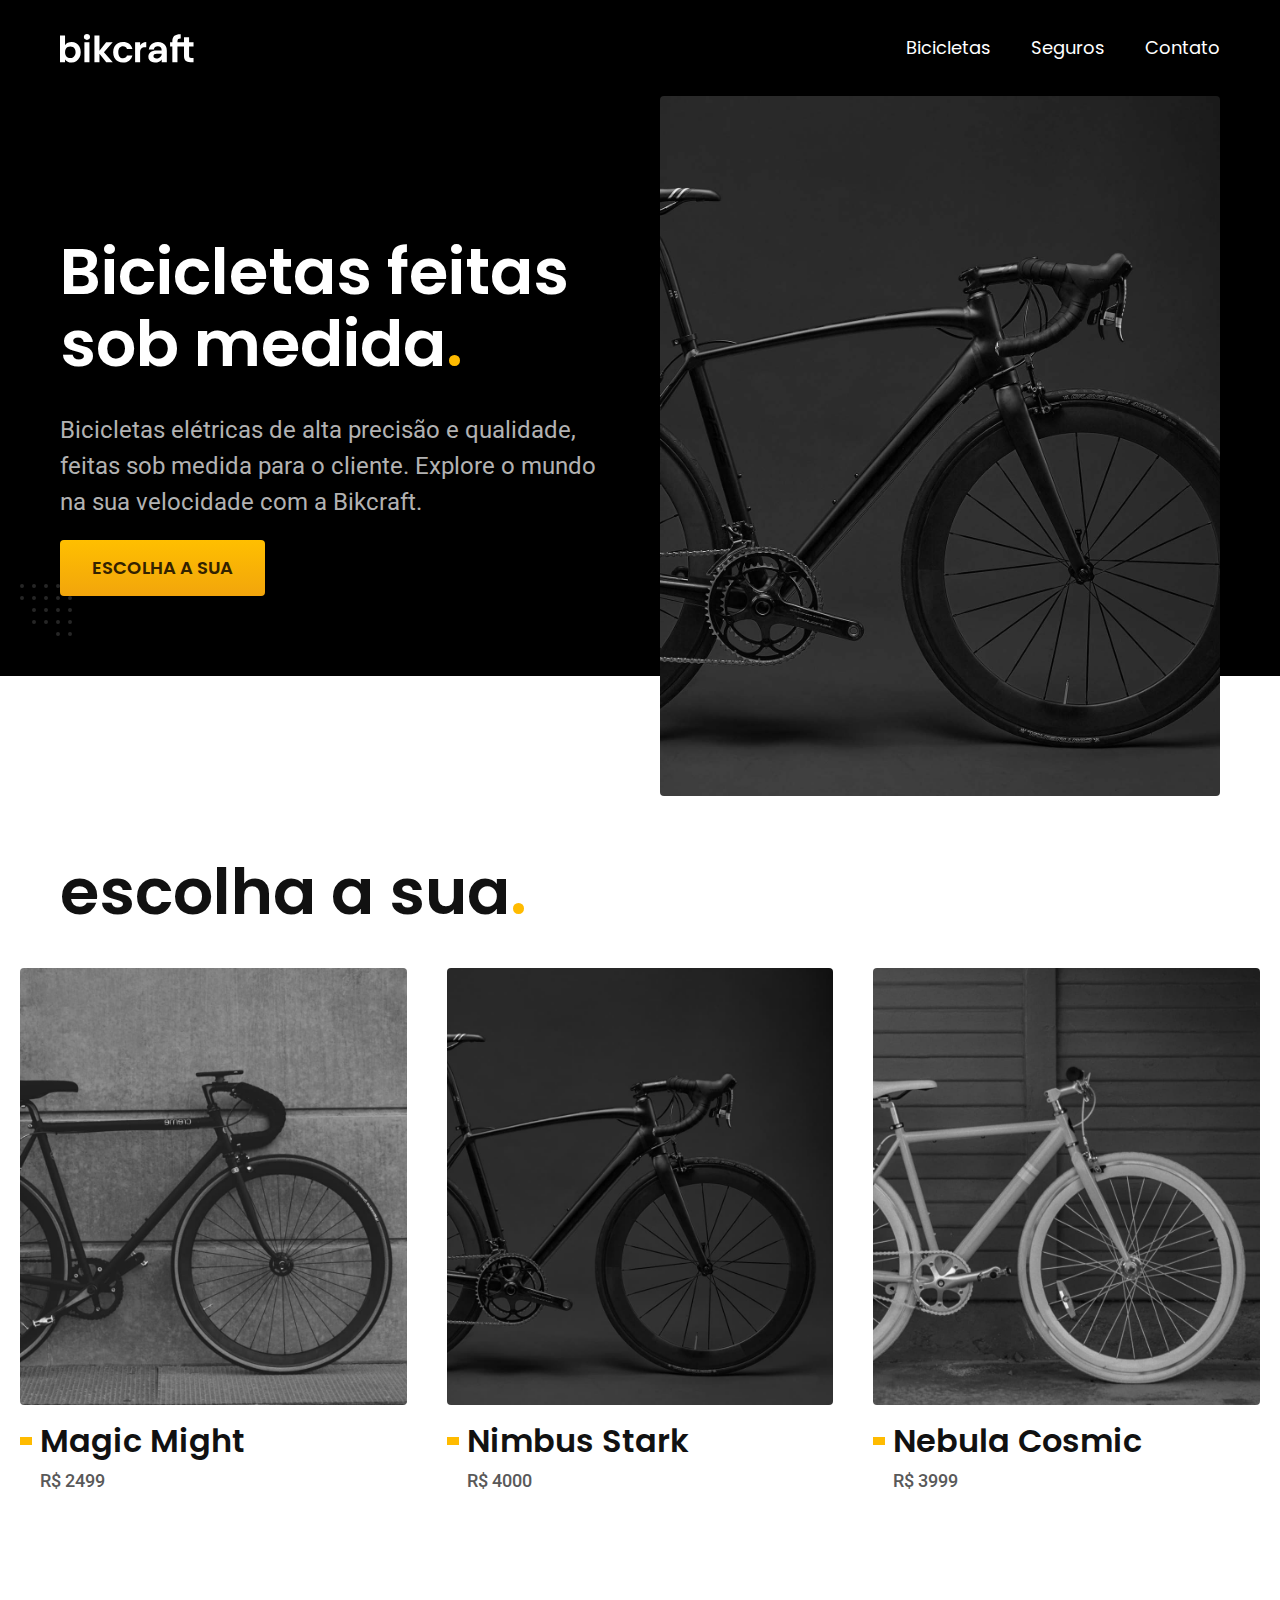
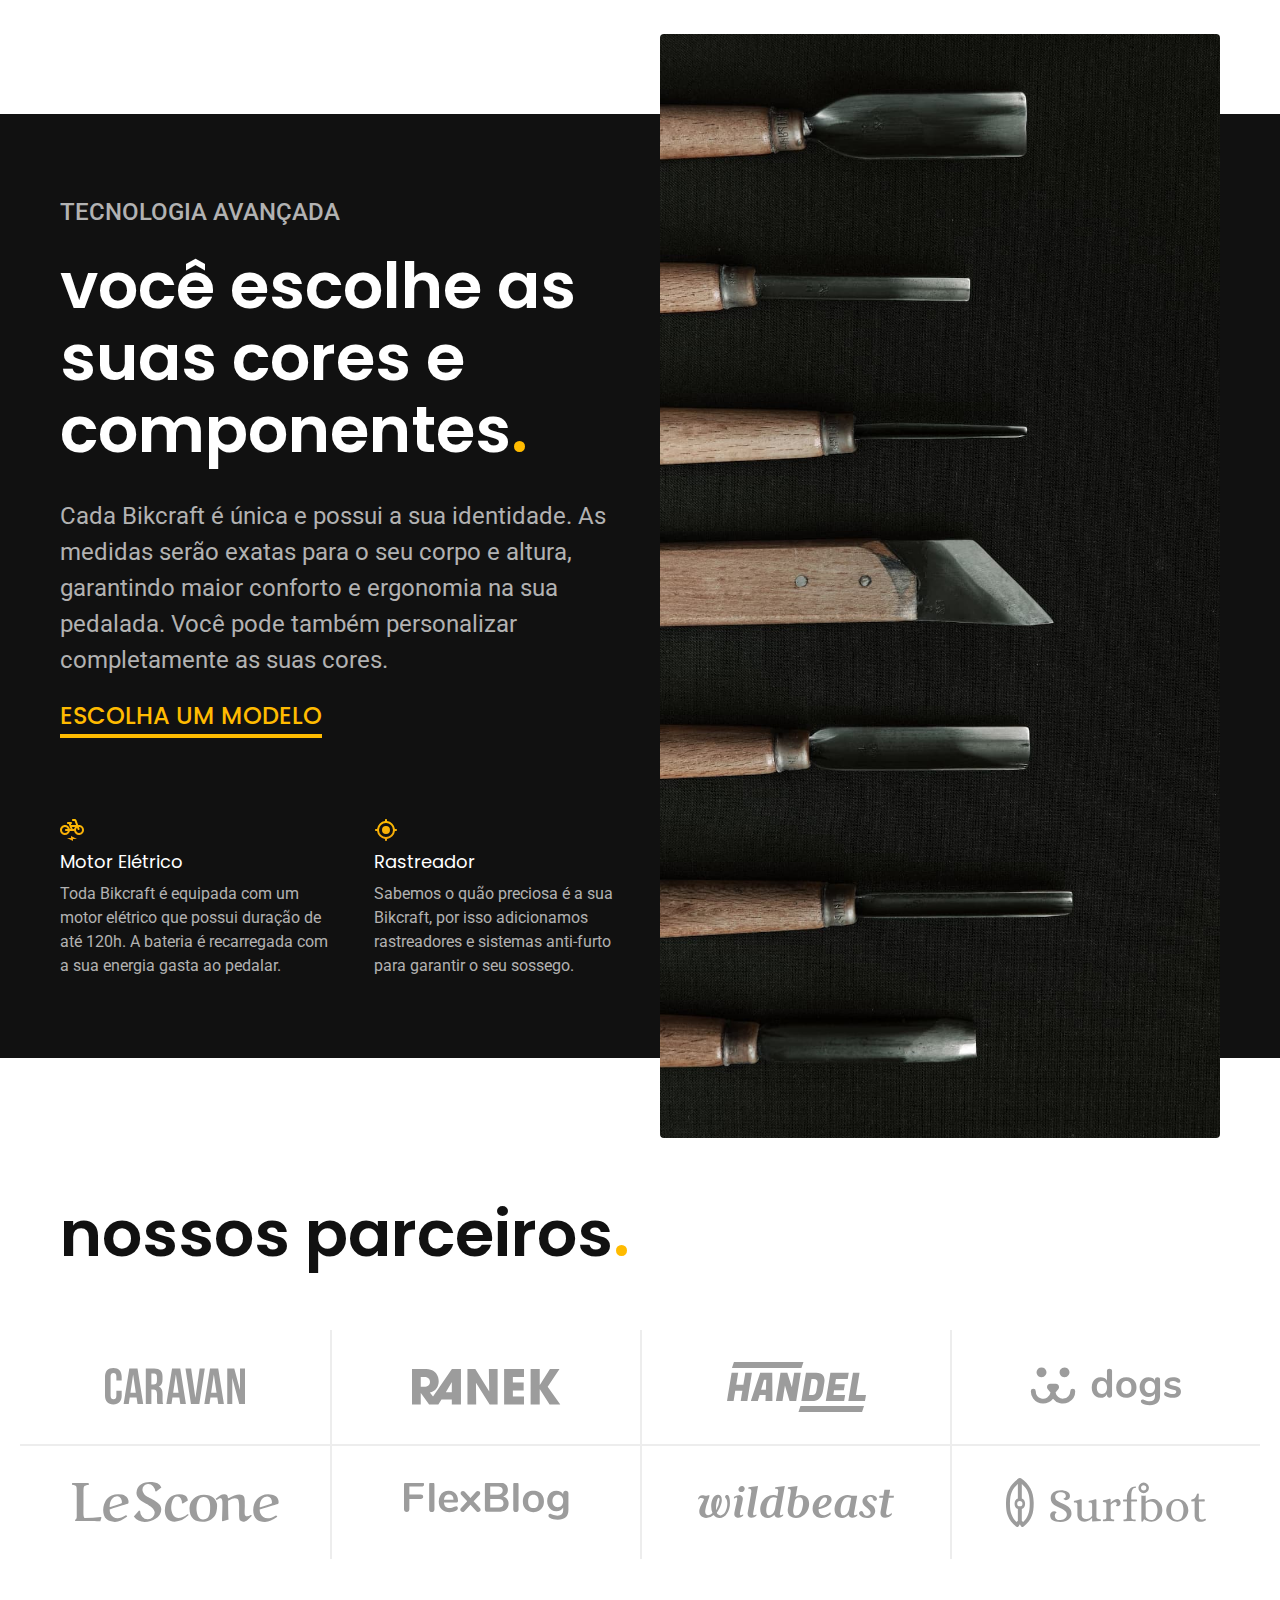
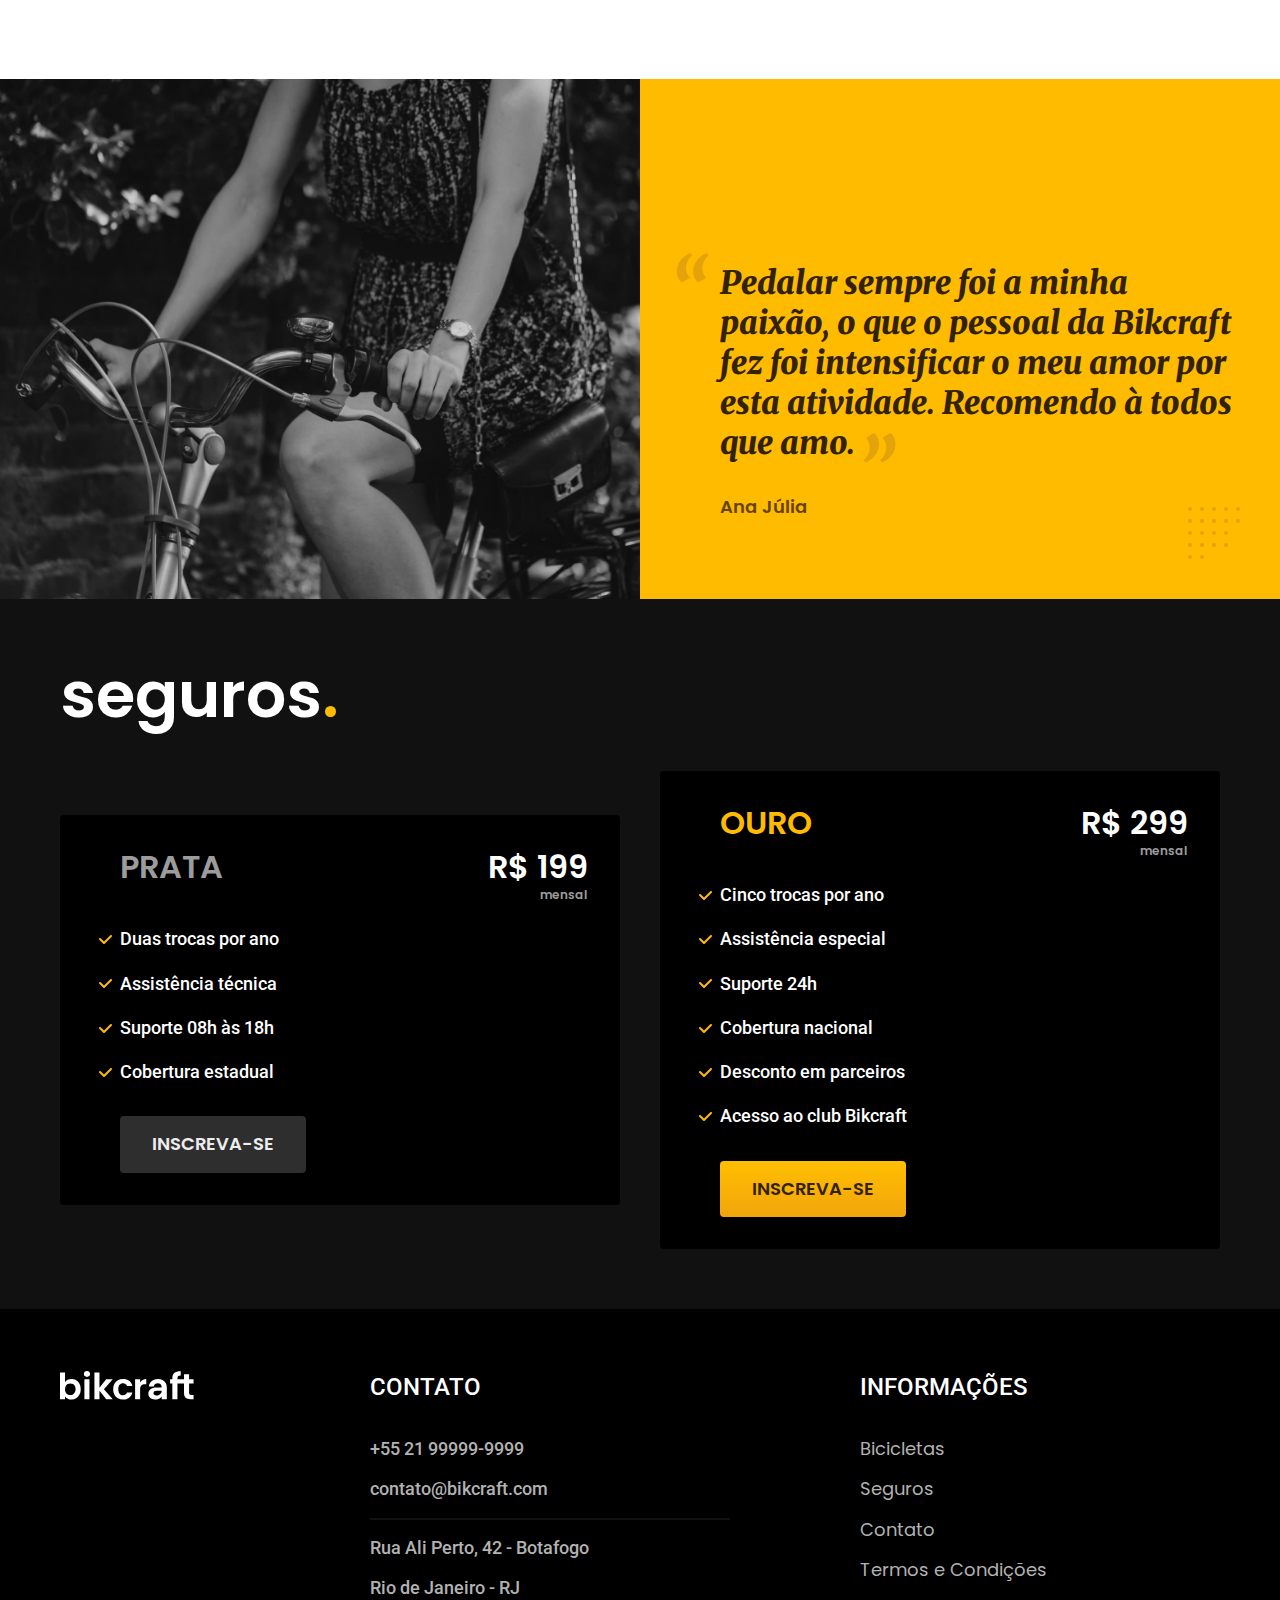
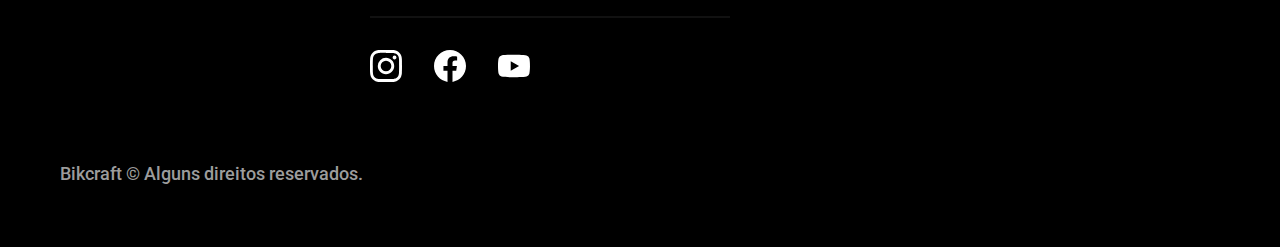
==== commit 762907b3: "Orçamento & Decoradores" ====
--- a/index.html
+++ b/index.html
@@ -7,6 +7,9 @@
   <meta name="viewport" content="width=device-width, initial-scale=1.0">
   <title>Bikcraft - Bicicletas Elétricas</title>
   <meta name="description" content="Bicicletas elétricas de alta precisão e qualidade,  feitas sob medida para o cliente. Explore o mundo na sua velocidade com a Bikcraft.">
+  <!-- Carregar o CSS antes de qlq coisa. Usar para o css crítico, que desejamos que carregue sempre antes de qlq coisa  -->
+  <link rel="preload" href="./css/style.css" as="style">
+
   <link rel="stylesheet" href="./css/style.css">
 
   <link rel="preconnect" href="https://fonts.googleapis.com">
@@ -15,12 +18,12 @@
 
 </head>
 
-<body>
+<body id="home">
   <!-- NAVEGAÇÃO -->
   <header class="header-bg">
     <div class="header container">
       <a href="./">
-        <img src="./img/bikcraft.svg" alt="Bikcraft">
+        <img src="./img/bikcraft.svg" width="136" height="32" alt="Bikcraft">
       </a>
       <nav aria-label="primaria">
         <ul class="header-menu font-1-m cor-0">
@@ -41,9 +44,10 @@
         <p class="font-2-l cor-5">Bicicletas elétricas de alta precisão e qualidade, feitas sob medida para o cliente. Explore o mundo na sua velocidade com a Bikcraft.</p>
         <a href="./bicicletas.html" class="botao">Escolha a sua</a>
       </div>
-      <div>
-        <img src="./img/fotos/introducao.jpg" alt="Bicicleta elétrica preta." srcset="">
-      </div>
+      <picture>
+        <source media="(max-width: 800px)" srcset="./img/bicicletas/nimbus.jpg">
+        <img src="./img/fotos/introducao.jpg" alt="Bicicleta elétrica preta." width="1280" height="1600">
+      </picture>
     </div>
   </main>
 
@@ -53,21 +57,21 @@
     <ul>
       <li>
         <a href="./bicicletas/magic.html">
-          <img src="./img/bicicletas/magic-home.jpg" alt="Bicicleta preta" srcset="">
+          <img src="./img/bicicletas/magic-home.jpg" alt="Bicicleta preta" srcset="" width="920" height="1040">
           <h3 class="font-1-xl">Magic Might</h3>
           <span class="font-2-m cor-8">R$ 2499 </span>
         </a>
       </li>
       <li>
         <a href="./bicicletas/nimbus.html">
-          <img src="./img/bicicletas/nimbus-home.jpg" alt="Bicicleta preta" srcset="">
+          <img src="./img/bicicletas/nimbus-home.jpg" alt="Bicicleta preta" srcset="" width="920" height="1040">
           <h3 class="font-1-xl">Nimbus Stark</h3>
           <span class="font-2-m cor-8">R$ 4000 </span>
         </a>
       </li>
       <li>
         <a href="./bicicletas/nebula.html">
-          <img src="./img/bicicletas/nebula-home.jpg" alt="Bicicleta preta" srcset="">
+          <img src="./img/bicicletas/nebula-home.jpg" alt="Bicicleta preta" srcset="" width="920" height="1040">
           <h3 class="font-1-xl">Nebula Cosmic</h3>
           <span class="font-2-m cor-8">R$ 3999 </span>
         </a>
@@ -85,19 +89,19 @@
         <a class="link" href="./bicicletas.html">Escolha um modelo</a>
         <div class="tecnologia-vantagens">
           <div>
-            <img src="./img/icones/eletrica.svg" alt="">
+            <img src="./img/icones/eletrica.svg" alt="" width="24" height="24">
             <h3 class="font-1-m cor-0">Motor Elétrico</h3>
             <p class="font-2-s cor-5">Toda Bikcraft é equipada com um motor elétrico que possui duração de até 120h. A bateria é recarregada com a sua energia gasta ao pedalar.</p>
           </div>
           <div>
-            <img src="./img/icones/rastreador.svg" alt="">
+            <img src="./img/icones/rastreador.svg" alt="" width="24" height="24">
             <h3 class="font-1-m cor-0">Rastreador</h3>
             <p class="font-2-s cor-5">Sabemos o quão preciosa é a sua Bikcraft, por isso adicionamos rastreadores e sistemas anti-furto para garantir o seu sossego.</p>
           </div>
         </div>
       </div>
       <div class="tecnologia-imagem">
-        <img src="./img/fotos/tecnologia.jpg" alt="">
+        <img src="./img/fotos/tecnologia.jpg" width="1200" height="1920" alt="">
       </div>
     </div>
   </article>
@@ -106,14 +110,14 @@
   <section class="parceiros" aria-label="Nossos Parceiros">
     <h2 class="font-1-xxl container">nossos parceiros<span class="cor-p1">.</span></h2>
     <ul>
-      <li><img src="./img/parceiros/caravan.svg" alt="caravan" srcset=""></li>
-      <li><img src="./img/parceiros/ranek.svg" alt="ranek" srcset=""></li>
-      <li><img src="./img/parceiros/handel.svg" alt="handel" srcset=""></li>
-      <li><img src="./img/parceiros/dogs.svg" alt="dogs" srcset=""></li>
-      <li><img src="./img/parceiros/lescone.svg" alt="lescone" srcset=""></li>
-      <li><img src="./img/parceiros/flexblog.svg" alt="flexblog" srcset=""></li>
-      <li><img src="./img/parceiros/wildbeast.svg" alt="wildbeast" srcset=""></li>
-      <li><img src="./img/parceiros/surfbot.svg" alt="surfbot" srcset=""></li>
+      <li><img src="./img/parceiros/caravan.svg" alt="caravan" srcset="" width="140" height="38"></li>
+      <li><img src="./img/parceiros/ranek.svg" alt="ranek" srcset="" width="149" height="36"></li>
+      <li><img src="./img/parceiros/handel.svg" alt="handel" srcset="" width="139" height="50"></li>
+      <li><img src="./img/parceiros/dogs.svg" alt="dogs" srcset="" width="152" height="39"></li>
+      <li><img src="./img/parceiros/lescone.svg" alt="lescone" srcset="" width="208" height="41"></li>
+      <li><img src="./img/parceiros/flexblog.svg" alt="flexblog" srcset="" width="165" height="38"></li>
+      <li><img src="./img/parceiros/wildbeast.svg" alt="wildbeast" srcset="" width="196" height="34"></li>
+      <li><img src="./img/parceiros/surfbot.svg" alt="surfbot" srcset="" width="200" height="49"></li>
 
     </ul>
   </section>
@@ -121,7 +125,7 @@
   <!-- DEPOIMENTO -->
   <section class="depoimento" aria-label="Depoimento">
     <div>
-      <img src="./img/fotos/depoimento.jpg" alt="Pessoa pedalando uma bicicleta Bikcraft" srcset="">
+      <img src="./img/fotos/depoimento.jpg" alt="Pessoa pedalando uma bicicleta Bikcraft" srcset="" width="1560" height="1360">
     </div>
     <div class="depoimento-conteudo">
       <blockquote class="font-1-xl cor-p5">
@@ -171,7 +175,7 @@
   <!-- FOOTER -->
   <footer class="footer-bg">
     <div class="footer container">
-      <img src="./img/bikcraft.svg" alt="Bikcraft" srcset="">
+      <img src="./img/bikcraft.svg" alt="Bikcraft" srcset="" width="136" height="32">
       <div class="footer-contato">
         <h3 class="font-2-l-b cor-0">Contato</h3>
         <ul class="font-2-m cor-5">
@@ -182,13 +186,13 @@
         </ul>
         <div class="footer-redes">
           <a href="./">
-            <img src="./img/redes/instagram.svg" alt="Instagram">
+            <img src="./img/redes/instagram.svg" alt="Instagram" width="32" height="32">
           </a>
           <a href="./">
-            <img src="./img/redes/facebook.svg" alt="Facebook">
+            <img src="./img/redes/facebook.svg" alt="Facebook" width="32" height="32">
           </a>
           <a href="./">
-            <img src="./img/redes/youtube.svg" alt="youtube">
+            <img src="./img/redes/youtube.svg" alt="youtube" width="32" height="32">
           </a>
         </div>
       </div>
--- a/css/style.css
+++ b/css/style.css
@@ -7,6 +7,7 @@
 @import "./utilidades/tipografia.css";
 @import "./utilidades/cores.css";
 @import "./utilidades/componentes.css";
+@import "./utilidades/formulario.css";
 
 /* HOME */
 @import "./home/introducao.css";
@@ -16,6 +17,23 @@
 
 /* BICICLETAS */
 @import "./bicicletas/bicicletas-lista.css";
+@import "./bicicletas/bicicletas.css";
+
+/* BICICLETA */
+@import "./bicicleta/bicicleta.css";
+@import "./bicicleta/seguro.css";
 
 /* SEGUROS */
 @import "./seguros/seguros.css";
+@import "./seguros/vantagens.css";
+@import "./seguros/perguntas.css";
+
+/* CONTATO */
+@import "./contato/contato.css";
+@import "./contato/lojas.css";
+
+/* ORÇAMENTO  */
+@import "./orcamento/orcamento.css";
+
+/* TERMOS */
+@import "./termos/termos.css";
--- a/css/style.css
+++ b/css/style.css
@@ -7,6 +7,7 @@
 @import "./utilidades/tipografia.css";
 @import "./utilidades/cores.css";
 @import "./utilidades/componentes.css";
+@import "./utilidades/formulario.css";
 
 /* HOME */
 @import "./home/introducao.css";
@@ -16,6 +17,23 @@
 
 /* BICICLETAS */
 @import "./bicicletas/bicicletas-lista.css";
+@import "./bicicletas/bicicletas.css";
+
+/* BICICLETA */
+@import "./bicicleta/bicicleta.css";
+@import "./bicicleta/seguro.css";
 
 /* SEGUROS */
 @import "./seguros/seguros.css";
+@import "./seguros/vantagens.css";
+@import "./seguros/perguntas.css";
+
+/* CONTATO */
+@import "./contato/contato.css";
+@import "./contato/lojas.css";
+
+/* ORÇAMENTO  */
+@import "./orcamento/orcamento.css";
+
+/* TERMOS */
+@import "./termos/termos.css";
